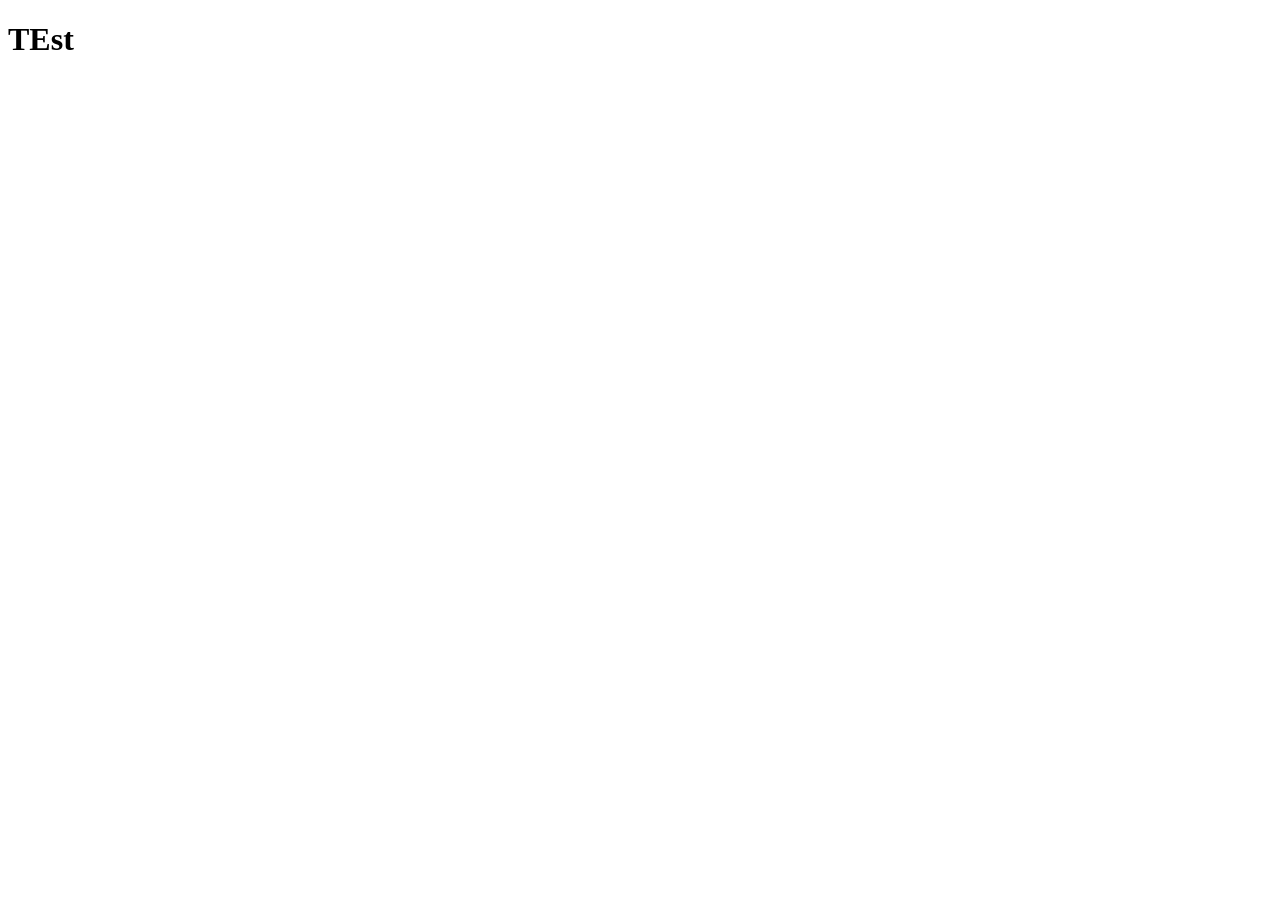
==== index.html @ 3c3d31b0 "initial commit" ====
<!DOCTYPE html>
<html>
    <head>
        <meta charset="utf-8">
        <meta http-equiv="X-UA-Compatible" content="IE=edge">
        <title></title>
        <meta name="description" content="">
        <meta name="viewport" content="width=device-width, initial-scale=1">
        <link rel="stylesheet" href="style.css">
        <title>Url Shortener</title>
    </head>
    <body>
       <div class="wrapper">
        
       </div>
        <h1>TEst</h1>
    </body>
</html>
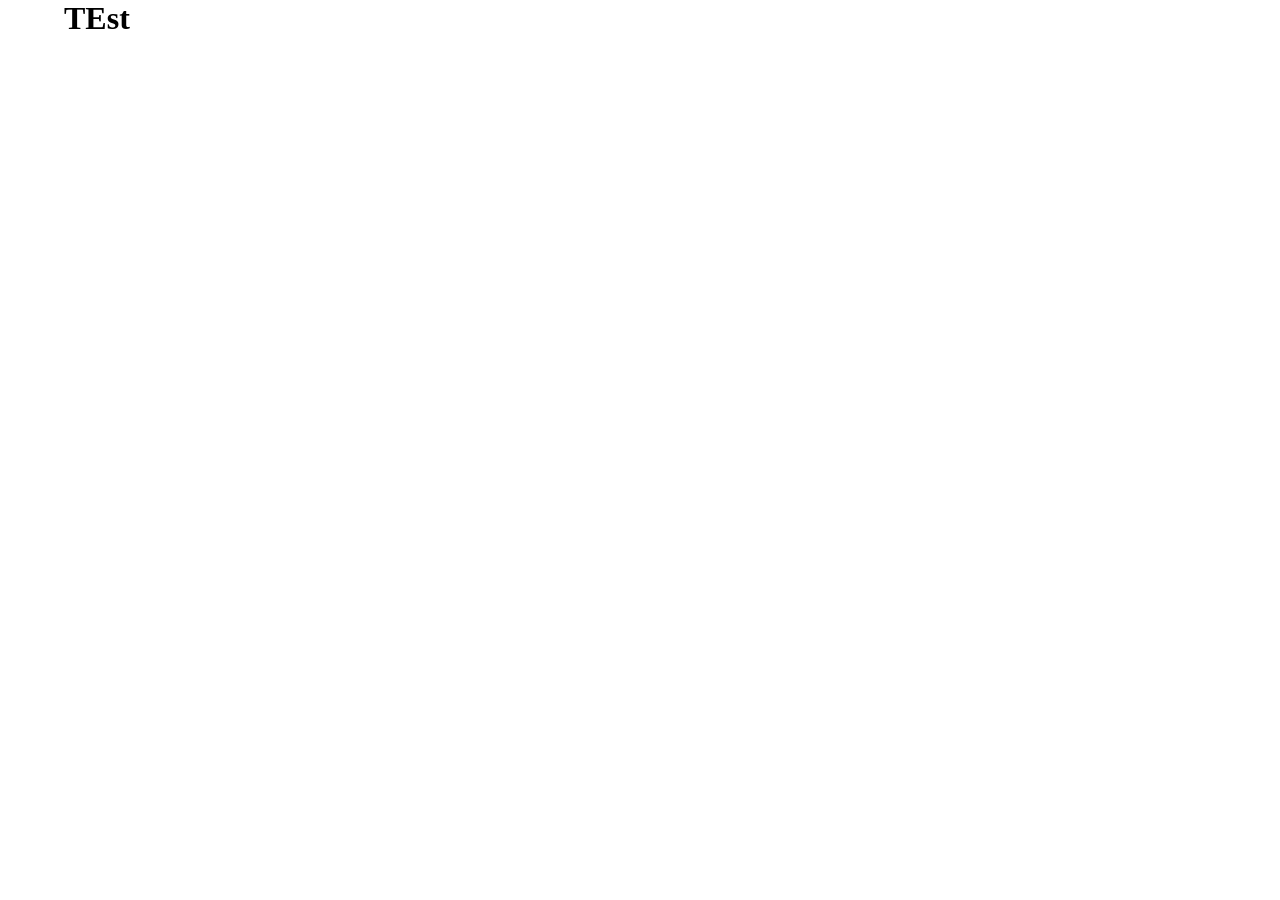
==== commit 8a686a22: "added style" ====
--- a/index.html
+++ b/index.html
@@ -11,8 +11,8 @@
     </head>
     <body>
        <div class="wrapper">
+            <h1>TEst</h1>
+       </div>
         
-       </div>
-        <h1>TEst</h1>
     </body>
 </html>
--- a/style.css
+++ b/style.css
@@ -0,0 +1,32 @@
+:root{
+        /* brand colors */
+--color-primary:#005AE2;
+--color-secondary-light:#1E3448;
+
+         
+   /* typography */
+           --font-size-xs:16px;
+           --font-size-sm:18px;
+           --font-size-base:24px;
+           --font-size-xl:32px;
+           --font-size-2xl:40px;
+           --font-size-3xl:48px;
+        
+        --font-weight-regular:200;
+         --font-weight-medium:400;
+         --font-weight-semibold:600;
+          --font-weight-bold:900;
+}
+
+
+
+*{
+    box-sizing: border-box;
+    margin: 0;
+    padding: 0;
+}
+.wrapper{
+    inline-size: 90%;
+    max-inline-size: 1300px;
+    margin:  auto;
+}
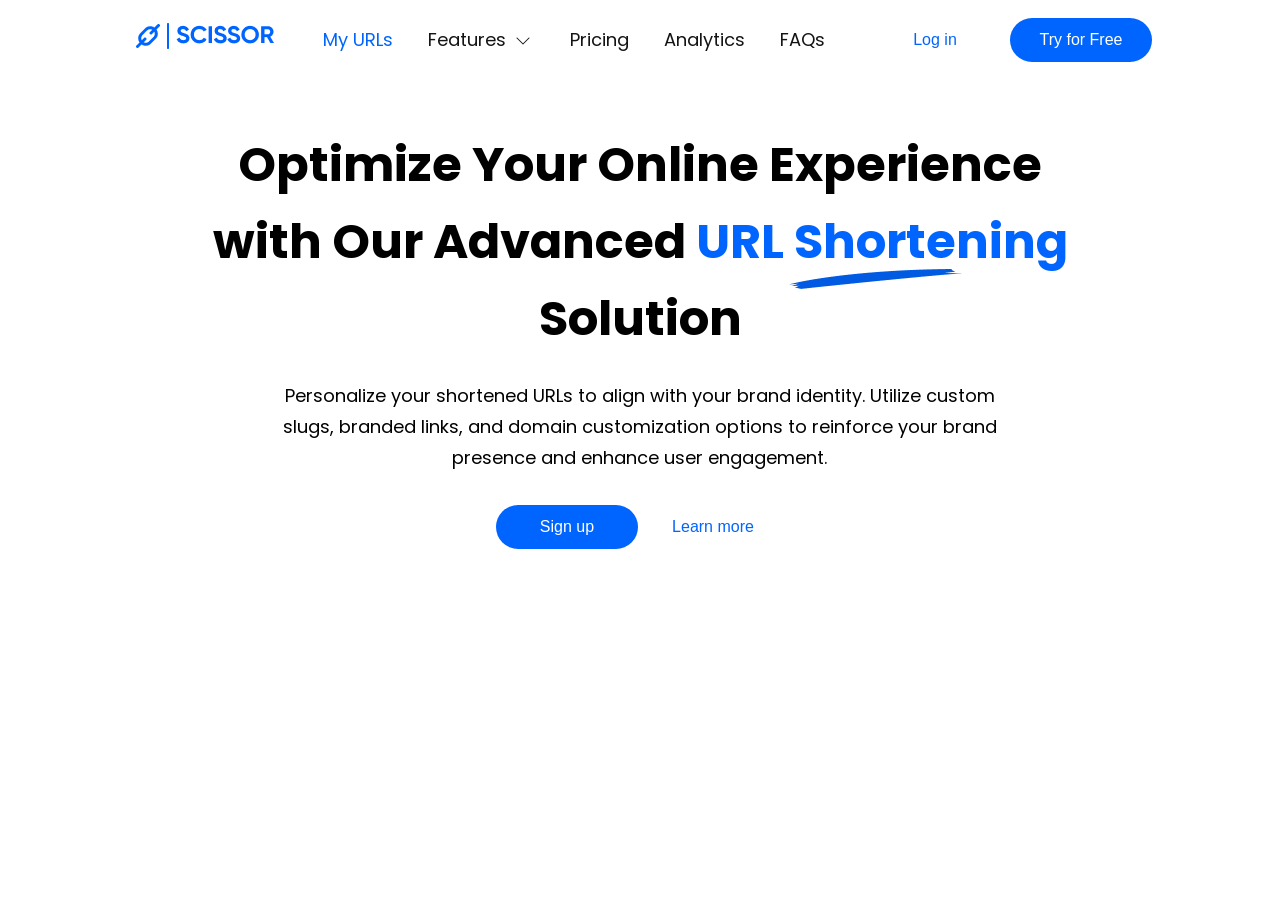
==== commit 7ebed467: "added hero section" ====
--- a/index.html
+++ b/index.html
@@ -11,7 +11,79 @@
     </head>
     <body>
        <div class="wrapper">
-            <h1>TEst</h1>
+            <header>
+                <nav class="nav-bar">
+                    <div class="logo">
+                        <img src="./Assets/Section 1-1.png">
+                    </div>
+
+                    
+                        <ul class="nav-links">
+                            <li><a href="#">My URLs</a></li>
+                            <li><a href="#">Features 
+                            <img src="./Assets/section 1-2.png">
+                            </a></li>
+                            <li><a href="#">Pricing</a></li>
+                            <li><a href="#">Analytics</a></li>
+                            <li><a href="#">FAQs</a></li>
+                        </ul>
+
+                    <div class="nav-buttons">
+                        <button class="light">Log in</button>
+                        <button class="colored">Try for Free</button>
+                    </div>
+                </nav>
+            </header>
+            <main>
+                <section class="hero-section">
+                    <h1> Optimize Your Online Experience with Our Advanced <span class="url-span">URL Shortening</span> Solution</h1>
+                    <p class="hero-txt">Personalize your shortened URLs to align with your brand identity. Utilize custom slugs, branded links, and domain customization options to reinforce your brand presence and enhance user engagement.</p>
+
+                    <div class="btn-container">
+                        <button class="colored">Sign up</button>
+                        <button class="light">Learn more</button>
+                        
+                    </div>
+                </section>
+
+                <section class="stats-section">
+                    
+                </section>
+                <section class="features-section">
+                    
+                </section>
+                <section class="pricing-section">
+                    
+                </section>
+                <section class="form-section">
+                    
+                </section>
+                <section class="faq-section">
+                    
+                </section>
+                <section class="cta-section">
+
+                    <section class="footer-section">
+                    
+                </section>
+                    
+                </section>
+            </main>
+
+
+
+
+
+
+
+
+
+
+
+
+
+
+
        </div>
         
     </body>
--- a/style.css
+++ b/style.css
@@ -1,21 +1,26 @@
+@import url('https://fonts.googleapis.com/css2?family=Poppins:wght@200;300;400;500;600;700;800&display=swap');
+
+
 :root{
         /* brand colors */
---color-primary:#005AE2;
+--color-primary:#0065FE;
 --color-secondary-light:#1E3448;
 
          
    /* typography */
-           --font-size-xs:16px;
-           --font-size-sm:18px;
-           --font-size-base:24px;
-           --font-size-xl:32px;
-           --font-size-2xl:40px;
-           --font-size-3xl:48px;
-        
-        --font-weight-regular:200;
-         --font-weight-medium:400;
+          --font-size-xs: 1rem;       
+            --font-size-sm: 1.125rem;   
+            --font-size-base: 1.5rem;  
+            --font-size-xl: 2rem;       
+            --font-size-2xl: 2.5rem;    
+            --font-size-3xl: 3rem;
+                    
+        --font-weight-extralight:200;
+         --font-weight-light:300;
+         --font-weight-regular:400;
+         --font-weight-medium:500;
          --font-weight-semibold:600;
-          --font-weight-bold:900;
+          --font-weight-bold:700;
 }
 
 
@@ -25,8 +30,135 @@
     margin: 0;
     padding: 0;
 }
+
+
+body{
+   font-family: "Poppins", sans-serif;
+}
+
+
 .wrapper{
+    inline-size: 80%;
+    max-inline-size: 1300px;
+    margin: 1rem auto;
+}
+
+.nav-bar{
+    display: flex;
+    align-items: center;
+    justify-content: space-between;
+}
+
+.nav-bar .logo{
+    text-align: center;
+
+}
+
+
+.nav-links a {
+    text-decoration: none;
+    color: #141414;
+    font-size: var(--font-size-sm);
+    font-weight: var(--font-weight-regular);
+}
+
+.nav-links a:hover{
+    color: #F59E0B;
+   
+}
+.nav-links{
+   display: flex;
+   justify-content: center;
+   align-items: center;
+   gap:35px;
+   list-style: none;
+}
+
+.nav-links li:first-child a{
+    color: var(--color-primary);
+}
+
+.nav-links img{
+    inline-size: 24px;
+    height: 24px;
+    vertical-align: middle;
+   
+}
+
+
+button{
+    font-size: var(--font-size-xs);
+    inline-size: 142px;
+    min-block-size: 44px;
+    border-radius: 100px;
+    padding: 12px 24px;
+    border: none;
+    font-weight: var(--font-weight-medium);
+    cursor: pointer;
+    transition: background-color 0.3s ease, color 0.3s ease;
+}
+
+
+button:hover{
+    background: #F59E0B;
+    transition: background-color 0.3s ease;
+    color:#fff;
+}
+
+
+.colored{
+    background:var(--color-primary);
+    color: #fff;
+
+
+}
+
+.light{
+    background: transparent;
+    border: none;
+    color:var(--color-primary)
+}
+
+
+.hero-section{
+    inline-size: 100%;
+    text-align: center;
+}
+
+
+h1{
     inline-size: 90%;
-    max-inline-size: 1300px;
-    margin:  auto;
+    margin:4rem auto 1.5rem auto;
+    font-size: var(--font-size-3xl);
+    line-height: 1.6;
+    text-align: center;
+}
+
+.url-span{
+    position: relative;
+    color: var(--color-primary);
+    
+}
+
+
+.url-span::after{
+    content:url('./Assets/section\ 2-1.png');
+    position: absolute;
+    top: 40%;
+    left:25%;
+    inline-size: 173.63px;
+    block-size: 19.91px;
+}
+
+
+.hero-txt{
+    inline-size: 73%;
+    margin:1rem auto;
+    line-height: 1.7;
+    font-size: var(--font-size-sm);
+    font-weight: var(--font-weight-regular);
+}
+
+.btn-container{
+    margin-block-start:2rem ;
 }
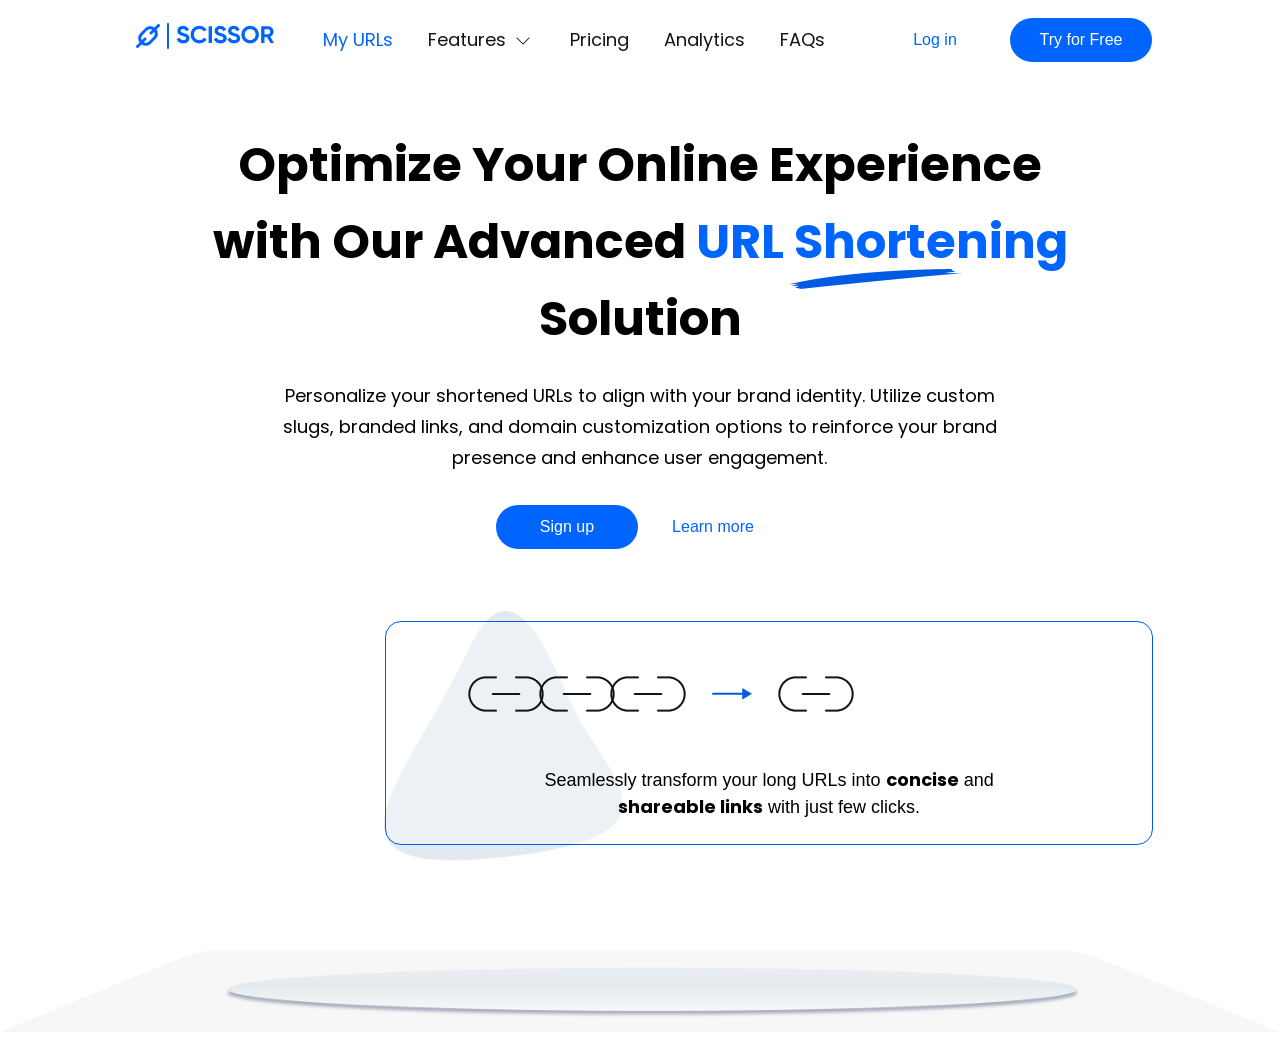
==== commit 3d25e6ef: "hero section done" ====
--- a/index.html
+++ b/index.html
@@ -42,8 +42,24 @@
                     <div class="btn-container">
                         <button class="colored">Sign up</button>
                         <button class="light">Learn more</button>
-                        
                     </div>
+
+                    <div class="min-wrapper">
+                        <div class="img-wrapper"><img src="./Assets/section 3 - 1.png"></div>
+                            <div class="link-container">
+                                    <div class="link-chains">
+                                        <img src="./Assets/section 3-2.png" class="linked"  alt="link">
+                                        <img src="./Assets/section 3-2.png" class="linked" alt="link">
+                                        <img src="./Assets/section 3-2.png" class="linked" alt="link">
+                                        <img src="./Assets/section 3-3.png" class="arrow"  alt="arrow">
+                                        <img src="./Assets/section 3-2.png" class="linked"alt="link">
+                                    </div>
+                                    <p>Seamlessly transform your long URLs into <strong>concise</strong>  and <strong>shareable links</strong> with just few clicks.</p>
+                            </div>
+                            </div>
+                    </div>
+                        <div class="hero-bg-img">  <img src="./Assets/section 3-4.png" alt="background image"></div>
+                  
                 </section>
 
                 <section class="stats-section">
@@ -84,7 +100,7 @@
 
 
 
-       </div>
+      
         
     </body>
 </html>
--- a/style.css
+++ b/style.css
@@ -161,4 +161,90 @@
 
 .btn-container{
     margin-block-start:2rem ;
+}
+
+.min-wrapper{
+    inline-size: 833px;
+    block-size: 336.56px;
+    position: relative;
+    margin: 3rem auto 0 3rem;
+}
+
+.img-wrapper{
+    inline-size: 238.55px;
+    block-size: 251.2px;
+    top: 4%;
+    left:25%;
+    position:absolute;
+    z-index: 0;
+
+}
+
+.img-wrapper img{
+    inline-size: 100%;
+    block-size: 100%;
+    object-fit: contain;
+
+}
+
+.link-container{
+    border: 0.5px solid #005AE2;
+    border-radius: 16px;
+    inline-size: 768px;
+    block-size: 224px;
+    top:24px;
+    left:25.1%;
+    position:absolute;
+    z-index: 1000;
+    background: rgba(255 255 255 / 35%);
+}
+
+.link-container .linked{
+    inline-size: 80px;
+    block-size: 80px;
+   
+}
+
+.link-chains .linked:nth-child(2),
+.link-chains .linked:nth-child(3) {
+    margin-inline-start: -9px;
+}
+
+
+.link-chains .arrow + .linked {
+    margin-inline-start: 24px;
+}
+
+.link-container .arrow{
+    inline-size: 40px;
+      display: block;
+    margin-inline-start: 24px;
+}
+
+
+.link-chains{
+    display: flex;
+    align-items: center;
+    justify-content: flex-start;
+    margin-inline:5rem;
+    margin-block: 2rem;
+}
+
+
+.link-container p{
+    font-size: var(--font-size-sm);
+    font-weight: var(--font-weight-extralight);
+    inline-size: 60%;
+    text-align: center;
+    margin: auto;
+}
+
+
+.hero-bg-img{
+    max-inline-size: 1440px;
+    max-block-size: 93px;
+}
+
+.hero-bg-img img{
+    inline-size: 100%;
 }
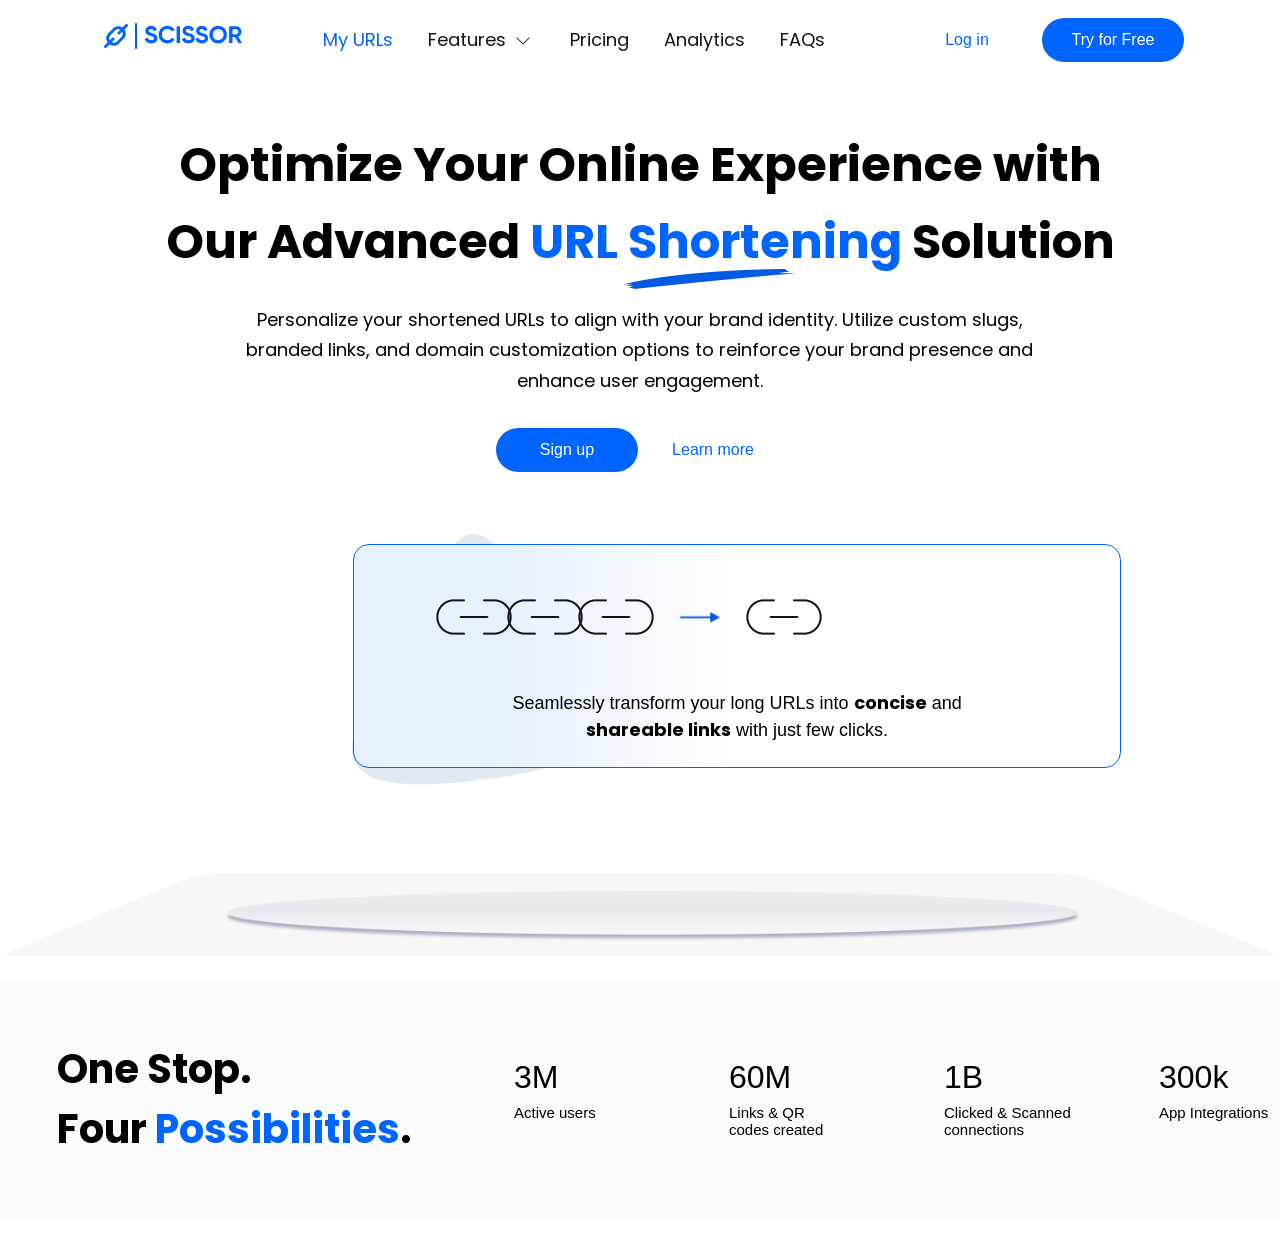
==== commit e5c7b7b9: "fixed hero section" ====
--- a/index.html
+++ b/index.html
@@ -58,13 +58,38 @@
                             </div>
                             </div>
                     </div>
-                        <div class="hero-bg-img">  <img src="./Assets/section 3-4.png" alt="background image"></div>
-                  
+                        <div class="hero-bg-img"><img src="./Assets/section 3-4.png" alt="background image"></div>
+                </section>
+                    
+                <section class="stats-section">
+                            <div class="wrapper">
+                        <h2 class="heading">One Stop.<br> Four <span class="highlight">Possibilities</span>.</h2>
+                        <div class="stats">
+                            <div class="stat-item">
+                                <h3>3M</h3>
+                                <p>Active users</p>
+                             </div>
+                             <div class="stat-item">
+                                <h3>60M</h3>
+                                <p>Links & QR<br> codes created</p>
+                            </div>
+
+
+                                <div class="stat-item">
+                                <h3>1B</h3>
+                                <p>Clicked & Scanned connections</p>
+                            </div>
+
+                                <div class="stat-item">
+                                <h3>300k</h3>
+                                <p>App Integrations</p>
+                            </div>
+                        </div>
+                  </div>
                 </section>
 
-                <section class="stats-section">
-                    
-                </section>
+
+
                 <section class="features-section">
                     
                 </section>
@@ -100,6 +125,7 @@
 
 
 
+
       
         
     </body>
--- a/style.css
+++ b/style.css
@@ -1,6 +1,4 @@
 @import url('https://fonts.googleapis.com/css2?family=Poppins:wght@200;300;400;500;600;700;800&display=swap');
-
-
 :root{
         /* brand colors */
 --color-primary:#0065FE;
@@ -38,7 +36,7 @@
 
 
 .wrapper{
-    inline-size: 80%;
+    inline-size: 85%;
     max-inline-size: 1300px;
     margin: 1rem auto;
 }
@@ -184,11 +182,12 @@
     inline-size: 100%;
     block-size: 100%;
     object-fit: contain;
+    
 
 }
 
 .link-container{
-    border: 0.5px solid #005AE2;
+    border: .5px solid #0065FE;
     border-radius: 16px;
     inline-size: 768px;
     block-size: 224px;
@@ -196,7 +195,8 @@
     left:25.1%;
     position:absolute;
     z-index: 1000;
-    background: rgba(255 255 255 / 35%);
+    background: linear-gradient(to right,#E8F1FF 0%,#E8F1FF 20%, #FFFFFF 50%, #FFFFFF 100%);
+   
 }
 
 .link-container .linked{
@@ -228,6 +228,7 @@
     justify-content: flex-start;
     margin-inline:5rem;
     margin-block: 2rem;
+
 }
 
 
@@ -247,4 +248,117 @@
 
 .hero-bg-img img{
     inline-size: 100%;
+}
+
+.link-container .linked{
+    inline-size: 80px;
+    block-size: 80px;
+   
+}
+
+.link-chains .linked:nth-child(2),
+.link-chains .linked:nth-child(3) {
+    margin-inline-start: -9px;
+}
+
+
+.link-chains .arrow + .linked {
+    margin-inline-start: 24px;
+}
+
+.link-container .arrow{
+    inline-size: 40px;
+      display: block;
+    margin-inline-start: 24px;
+}
+
+
+.link-chains{
+    display: flex;
+    align-items: center;
+    justify-content: flex-start;
+    margin-inline:5rem;
+    margin-block: 2rem;
+}
+
+
+.link-container p{
+    font-size: var(--font-size-sm);
+    font-weight: var(--font-weight-extralight);
+    inline-size: 60%;
+    text-align: center;
+    margin: auto;
+}
+
+
+.hero-bg-img{
+    max-inline-size: 1440px;
+    max-block-size: 93px;
+}
+
+.hero-bg-img img{
+    inline-size: 100%;
+}
+
+
+.stats-section .wrapper{
+    display: flex;
+    align-items: center;
+    justify-content: center;
+    padding: 60px 140px;
+    gap: 120px;
+    inline-size: 100%;
+    block-size: 100%;
+}
+
+.stats-section{
+    background: #F9FBFD;
+    inline-size: 100%;
+    
+}
+
+.stats-section .heading{
+    flex-shrink: 0;
+}
+
+.stats{
+    display: grid;
+    grid-template-columns: repeat(4 , 1fr);
+    gap: 72px;
+    inline-size: 709px;
+    
+}
+
+.stat-item{
+    display: flex;
+    flex-direction: column;
+    gap: 8px;
+    inline-size: 143px;
+}
+
+.stat-item h3{
+    font-size: var(--font-size-xl);
+    font-weight: var(--font-weight-medium);
+    inline-size: 44px;
+}
+
+.stats p{
+    font-size: 15px;
+    font-weight: var(--font-weight-light);
+    
+    
+    
+}
+
+
+.stats-section h2{
+    font-size: var(--font-size-2xl);
+    font-weight:var(--font-weight-bold);
+    inline-size: 337px;
+    white-space: nowrap;
+}
+
+.highlight{
+    color:var(--color-primary);
+    
 }
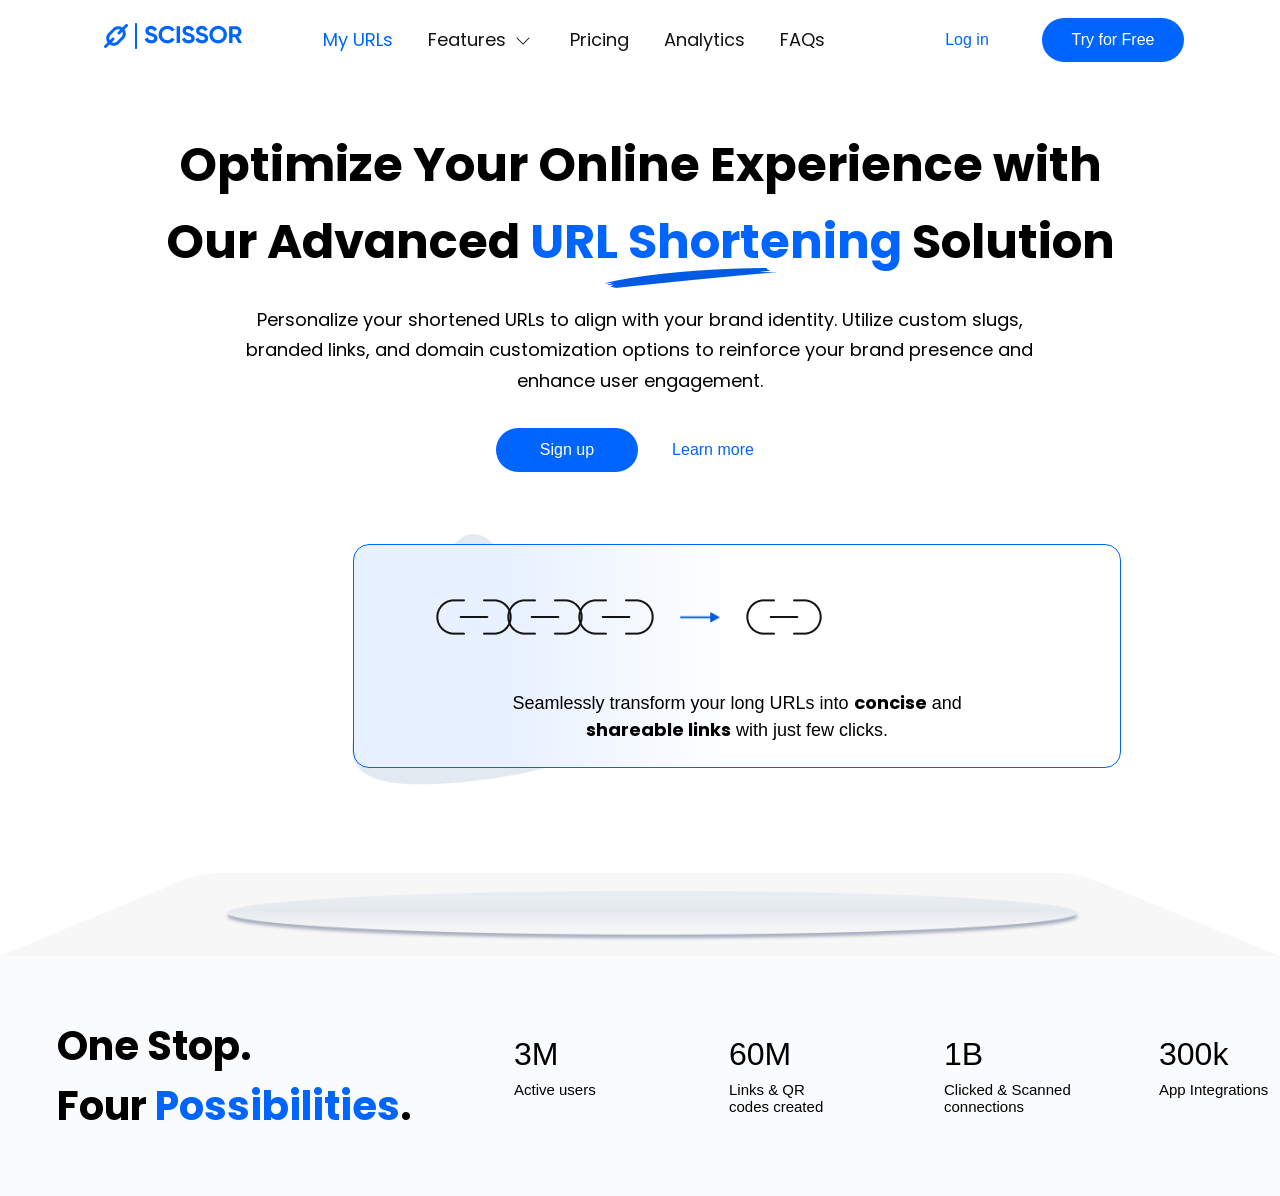
==== commit 9d2d5b6a: "updated herpo section" ====
--- a/index.html
+++ b/index.html
@@ -1,10 +1,9 @@
 <!DOCTYPE html>
-<html>
+<html lang="en">
     <head>
         <meta charset="utf-8">
         <meta http-equiv="X-UA-Compatible" content="IE=edge">
-        <title></title>
-        <meta name="description" content="">
+                <meta name="description" content="">
         <meta name="viewport" content="width=device-width, initial-scale=1">
         <link rel="stylesheet" href="style.css">
         <title>Url Shortener</title>
@@ -45,7 +44,9 @@
                     </div>
 
                     <div class="min-wrapper">
-                        <div class="img-wrapper"><img src="./Assets/section 3 - 1.png"></div>
+                        <div class="img-wrapper">
+                            <img src="./Assets/section 3 - 1.png">
+                        </div>
                             <div class="link-container">
                                     <div class="link-chains">
                                         <img src="./Assets/section 3-2.png" class="linked"  alt="link">
@@ -71,7 +72,7 @@
                              </div>
                              <div class="stat-item">
                                 <h3>60M</h3>
-                                <p>Links & QR<br> codes created</p>
+                                <p>Links &amp; QR<br> codes created</p>
                             </div>
 
 
--- a/style.css
+++ b/style.css
@@ -114,7 +114,7 @@
 .light{
     background: transparent;
     border: none;
-    color:var(--color-primary)
+    color:var(--color-primary);
 }
 
 
@@ -140,12 +140,13 @@
 
 
 .url-span::after{
-    content:url('./Assets/section\ 2-1.png');
-    position: absolute;
-    top: 40%;
-    left:25%;
-    inline-size: 173.63px;
-    block-size: 19.91px;
+    content: "";
+    position: absolute;      
+    left: 20%;
+    top: 90%;           
+    inline-size: 173.63px;      
+    block-size: 20px;
+    background: url("./Assets/section\ 2-1.png") no-repeat center / 100% 100%;
 }
 
 
@@ -163,6 +164,7 @@
 
 .min-wrapper{
     inline-size: 833px;
+    max-inline-size: 100%; 
     block-size: 336.56px;
     position: relative;
     margin: 3rem auto 0 3rem;
@@ -248,58 +250,8 @@
 
 .hero-bg-img img{
     inline-size: 100%;
-}
-
-.link-container .linked{
-    inline-size: 80px;
-    block-size: 80px;
-   
-}
-
-.link-chains .linked:nth-child(2),
-.link-chains .linked:nth-child(3) {
-    margin-inline-start: -9px;
-}
-
-
-.link-chains .arrow + .linked {
-    margin-inline-start: 24px;
-}
-
-.link-container .arrow{
-    inline-size: 40px;
       display: block;
-    margin-inline-start: 24px;
-}
-
-
-.link-chains{
-    display: flex;
-    align-items: center;
-    justify-content: flex-start;
-    margin-inline:5rem;
-    margin-block: 2rem;
-}
-
-
-.link-container p{
-    font-size: var(--font-size-sm);
-    font-weight: var(--font-weight-extralight);
-    inline-size: 60%;
-    text-align: center;
-    margin: auto;
-}
-
-
-.hero-bg-img{
-    max-inline-size: 1440px;
-    max-block-size: 93px;
-}
-
-.hero-bg-img img{
-    inline-size: 100%;
-}
-
+}
 
 .stats-section .wrapper{
     display: flex;
@@ -308,7 +260,8 @@
     padding: 60px 140px;
     gap: 120px;
     inline-size: 100%;
-    block-size: 100%;
+    max-inline-size: 1440px;
+    margin-block: 0;   
 }
 
 .stats-section{
@@ -343,7 +296,7 @@
 }
 
 .stats p{
-    font-size: 15px;
+    font-size: 0.9375rem;
     font-weight: var(--font-weight-light);
     
     
@@ -361,4 +314,13 @@
 .highlight{
     color:var(--color-primary);
     
-}+}
+
+
+
+
+
+
+
+
+
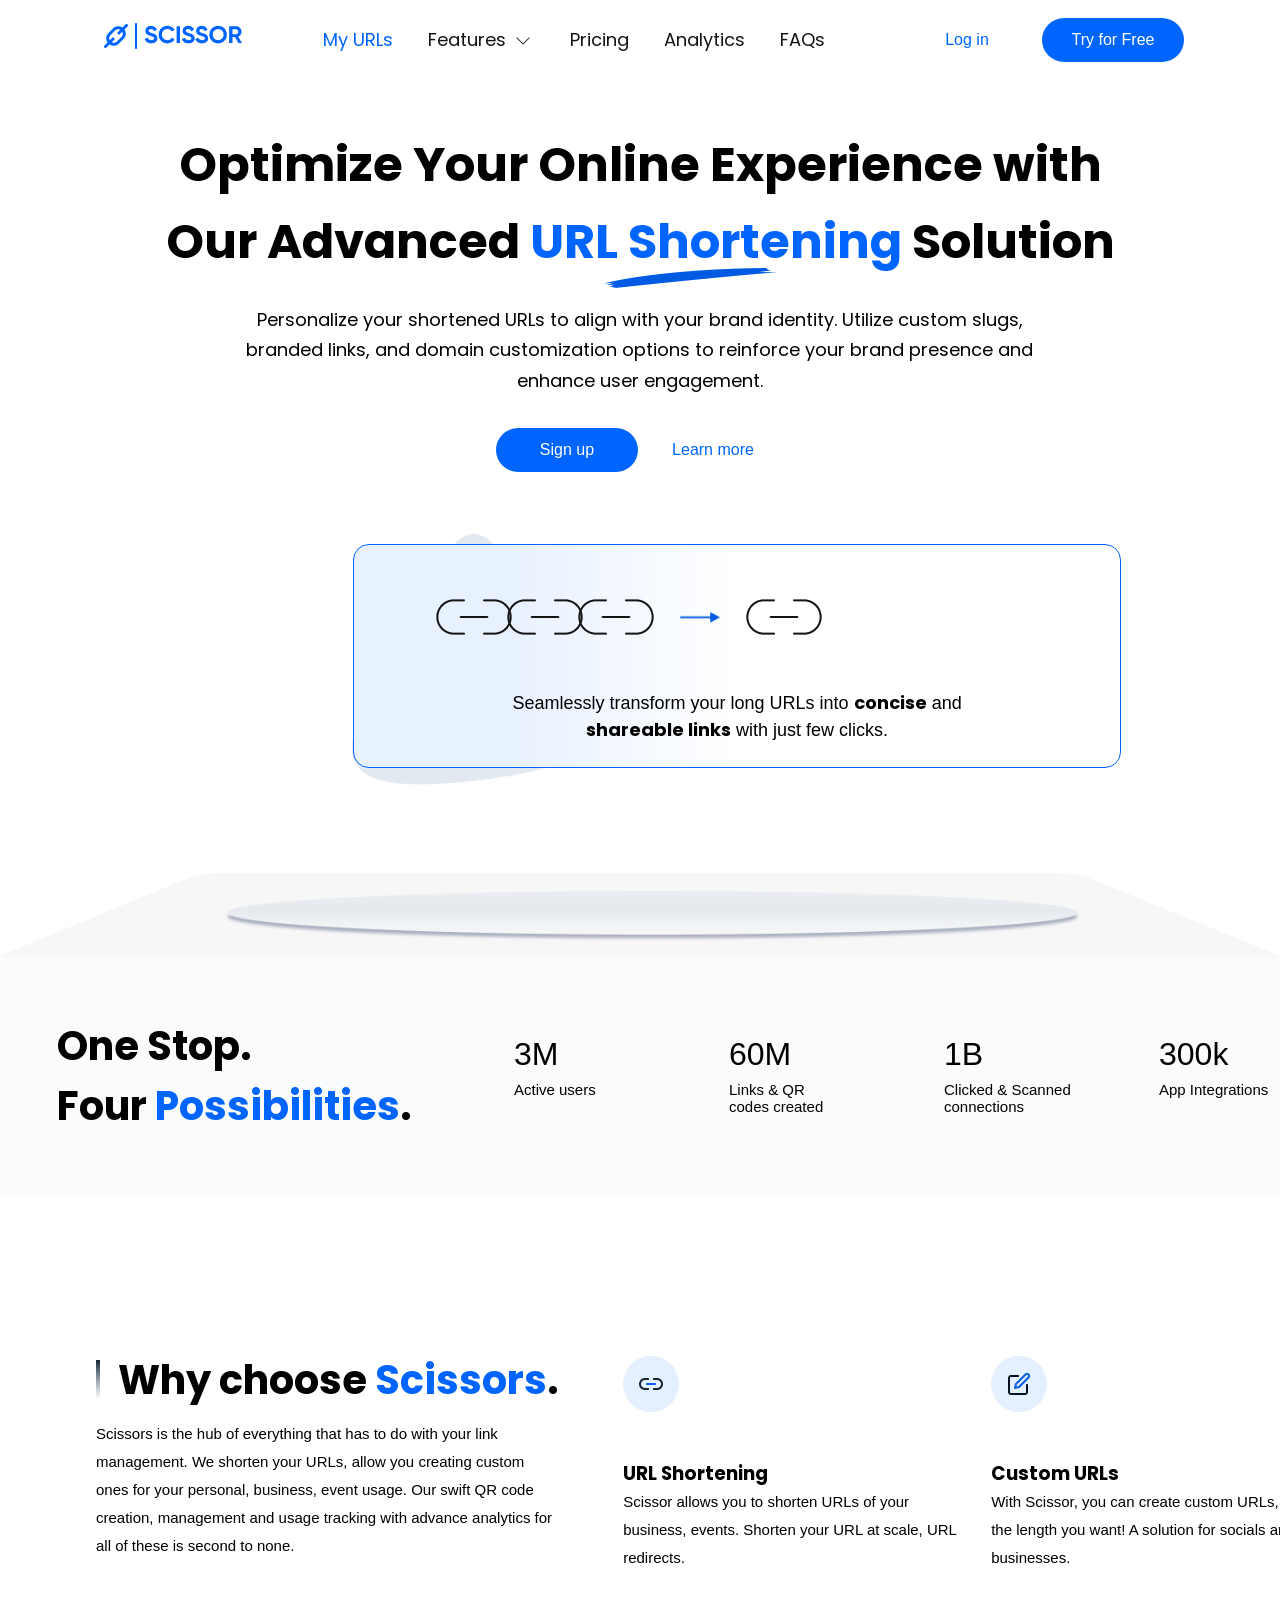
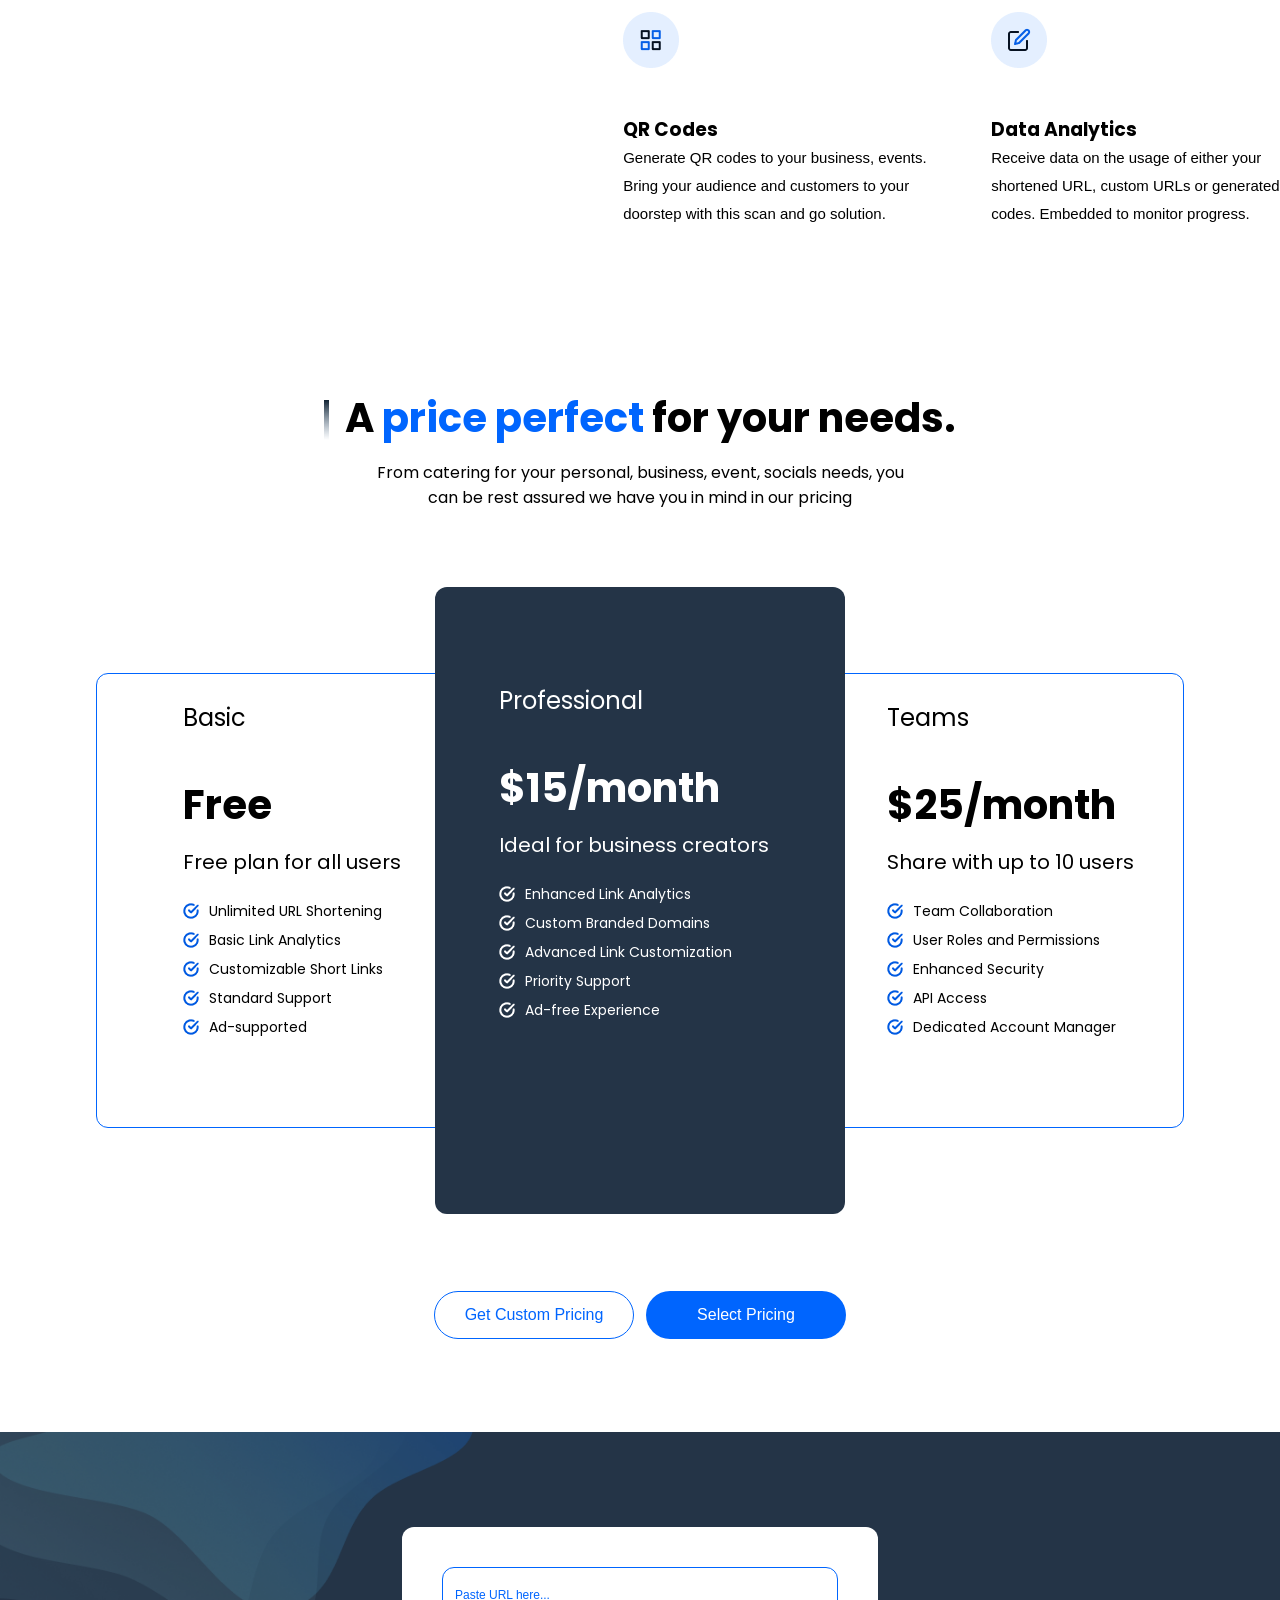
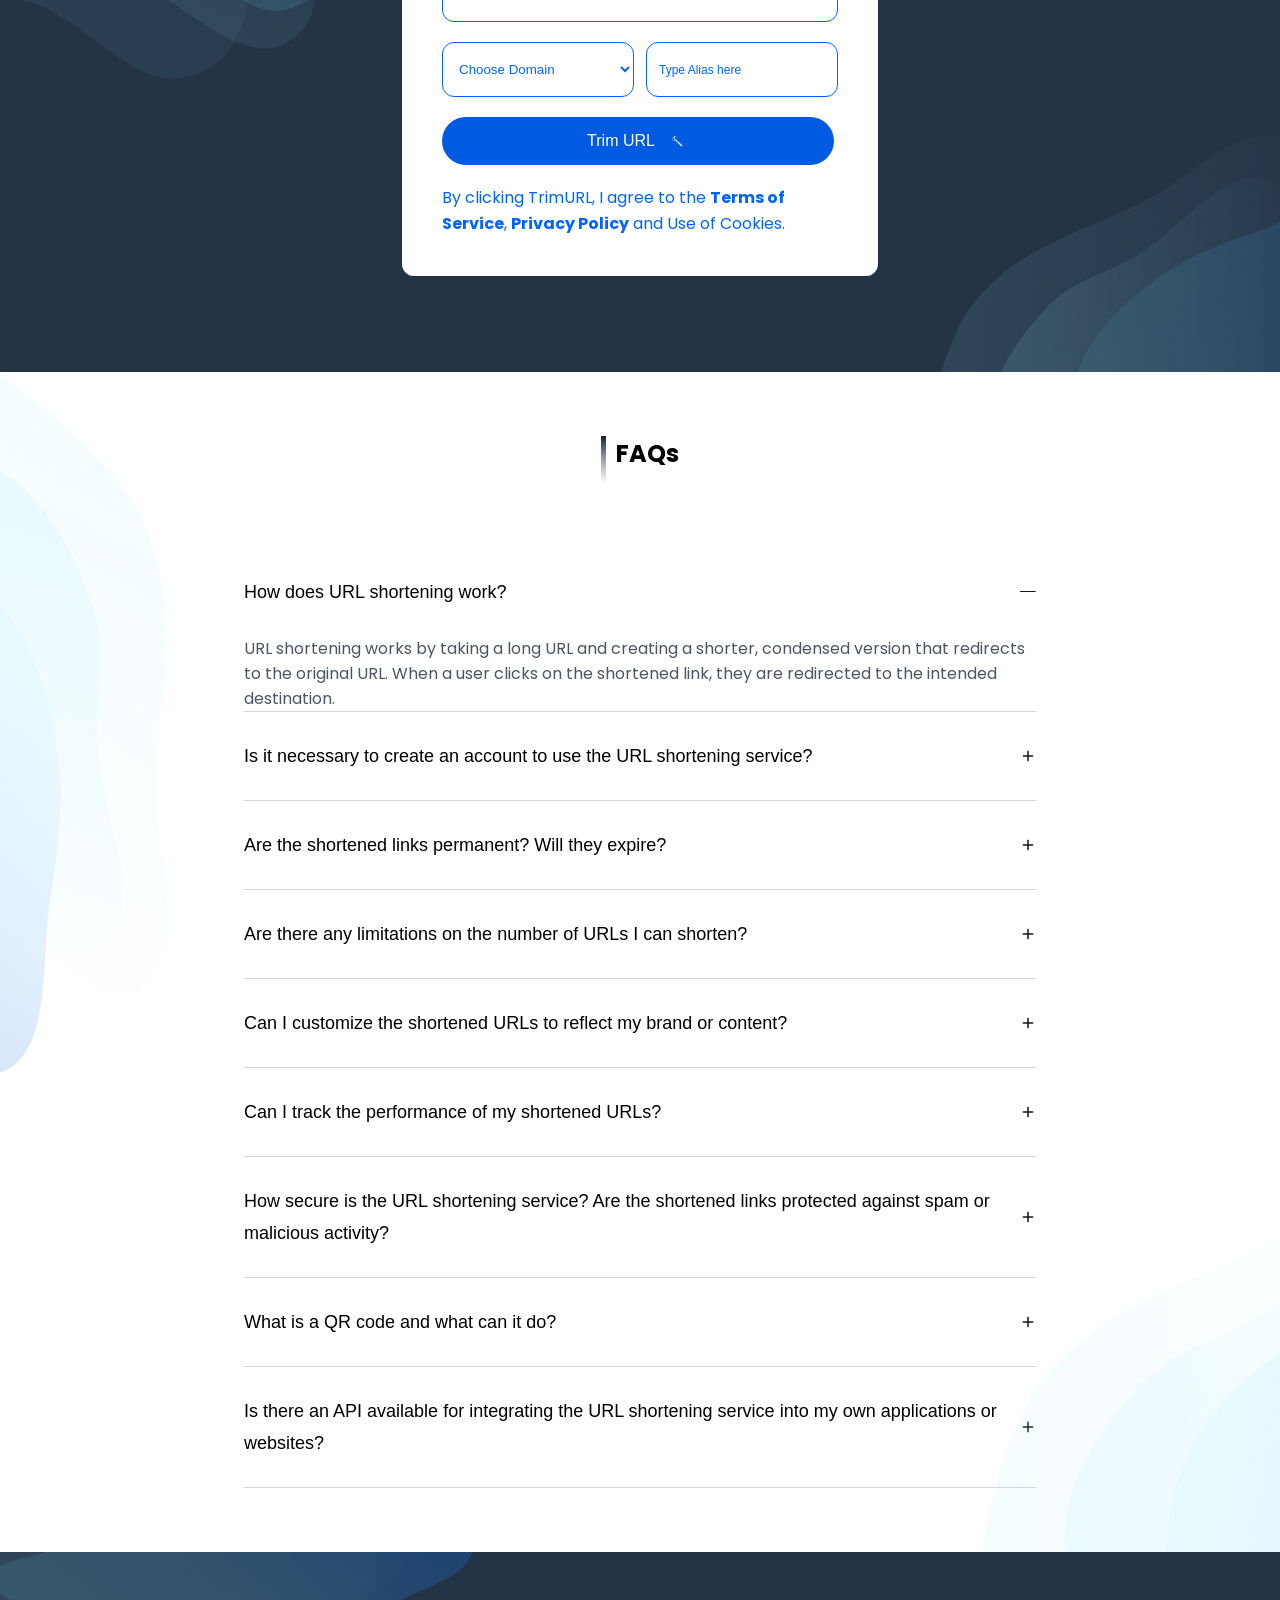
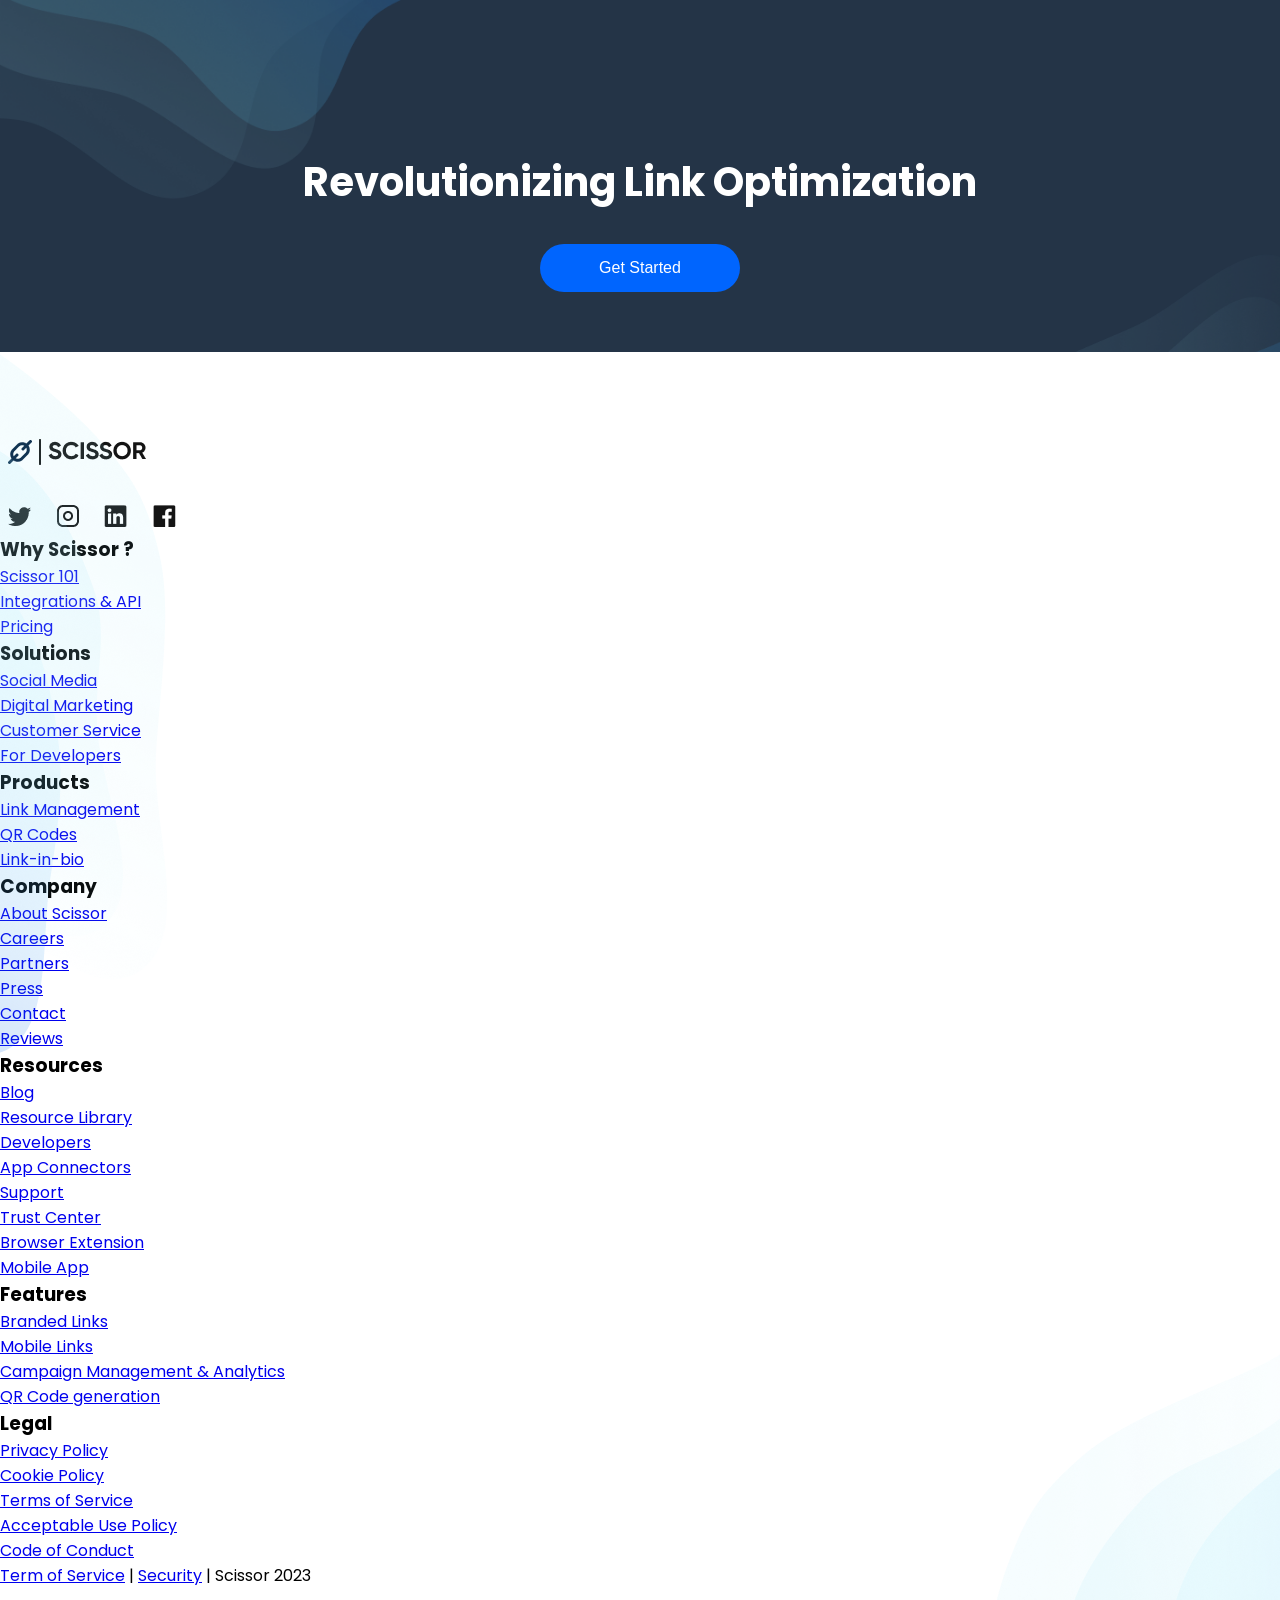
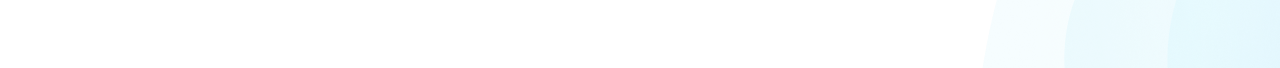
==== commit ddce655d: "added pricing , form , cta faq section" ====
--- a/index.html
+++ b/index.html
@@ -15,8 +15,6 @@
                     <div class="logo">
                         <img src="./Assets/Section 1-1.png">
                     </div>
-
-                    
                         <ul class="nav-links">
                             <li><a href="#">My URLs</a></li>
                             <li><a href="#">Features 
@@ -74,13 +72,10 @@
                                 <h3>60M</h3>
                                 <p>Links &amp; QR<br> codes created</p>
                             </div>
-
-
                                 <div class="stat-item">
                                 <h3>1B</h3>
                                 <p>Clicked & Scanned connections</p>
                             </div>
-
                                 <div class="stat-item">
                                 <h3>300k</h3>
                                 <p>App Integrations</p>
@@ -89,27 +84,390 @@
                   </div>
                 </section>
 
-
-
-                <section class="features-section">
+                
+                       
+<section class="features-section">
+    <div class="wrapper">
+        <div class="features-content">
+
+            <div class="features-intro">
+                <div class="heading-container">
+                    <div class="features-img-container">
+                        <img src="./Assets/section 4-1.png" alt="">
+                    </div>
+
+                    <h2 class="heading">
+                        Why choose <span class="highlight">Scissors</span>.
+                    </h2>
+                </div>
+                <p>
+                    Scissors is the hub of everything that has to do with your
+                    link management. We shorten your URLs, allow you creating
+                    custom ones for your personal, business, event usage.
+                    Our swift QR code creation, management and usage tracking
+                    with advance analytics for all of these is second to none.
+                </p>
+            </div>
+
+           
+            <div class="two-layout">
+
+                
+                <div class="features-item1">
+                    <div class="feature-icon">
+                        <img src="./Assets/section 4-2.png" alt="">
+                    </div>
+
+                    <h3>URL Shortening</h3>
+
+                    <p>
+                        Scissor allows you to shorten URLs of your business,
+                        events. Shorten your URL at scale, URL redirects.
+                    </p>
+                </div>
+
+            
+
+               
+                <div class="features-item2">
+                    <div class="feature-icon">
+                        <img src="./Assets/section 4-3.png" alt="">
+                    </div>
+
+                    <h3>Custom URLs</h3>
+
+                    <p>
+                        With Scissor, you can create custom URLs, with the
+                        length you want! A solution for socials and businesses.
+                    </p>
+                </div>
+
+
+
+                <div class="features-item3">
+                    <div class="feature-icon">
+                        <img src="./Assets/section 4-4.png" alt="">
+                    </div>
+
+                    <h3>QR Codes</h3>
+
+                    <p>
+                        Generate QR codes to your business, events. Bring your
+                        audience and customers to your doorstep with this
+                        scan and go solution.
+                    </p>
+                </div>
+                
+                <div class="features-item4">
+                    <div class="feature-icon">
+                        <img src="./Assets/section 4-3.png" alt="">
+                    </div>
+
+                    <h3>Data Analytics</h3>
+
+                    <p>
+                        Receive data on the usage of either your shortened URL,
+                        custom URLs or generated QR codes. Embedded to monitor
+                        progress.
+                    </p>
+                </div>
+
+            </div>
+        </div>
+    </div>
+</section>
+               
+<section class="pricing-section">
+                    <div class="wrapper">
+                         <div class="heading-box">
+                     
+    <h2 class="heading-two">
+        <img src="./Assets/section 4-1.png" alt="">
+        A <span class="highlight">price perfect</span> for your needs.
+    </h2>
+    <p class="intro">
+        From catering for your personal, business, event, socials needs, you can be rest assured we have you in mind in our pricing
+    </p>
+</div>
+
+                    <div class="pricing-cards-layouts">
+                        <div class="pricing-card basic">
+                            <p class="plan-name">Basic</p>
+                            <h3 class="plan-price">Free</h3>
+                            <p class="plan-tag">Free plan for all users</p>
+
+                              <ul class="features-list">
+                                <li> <img src="./Assets/section 5-1.png" alt=""> Unlimited URL Shortening</li>
+                                <li> <img src="./Assets/section 5-1.png" alt=""> Basic Link Analytics</li>
+                                <li> <img src="./Assets/section 5-1.png" alt=""> Customizable Short Links</li>
+                                <li> <img src="./Assets/section 5-1.png" alt=""> Standard Support</li>
+                                <li> <img src="./Assets/section 5-1.png" alt=""> Ad-supported</li>
+                              </ul>
+                                </div>   
+                              
+            <div class="pricing-card featured">
+                <p class="plan-name">Professional</p>
+                <h3 class="plan-price">$15/month</h3>
+                <p class="plan-tag">Ideal for business creators</p>
+
+                <ul class="features-list">
+                    <li><img src="./Assets/section 5-2.png" alt=""> Enhanced Link Analytics</li>
+                    <li><img src="./Assets/section 5-2.png" alt=""> Custom Branded Domains</li>
+                    <li><img src="./Assets/section 5-2.png" alt=""> Advanced Link Customization</li>
+                    <li><img src="./Assets/section 5-2.png" alt=""> Priority Support</li>
+                    <li><img src="./Assets/section 5-2.png" alt=""> Ad-free Experience</li>
+                </ul>
+            </div>
+
+            
+            <div class="pricing-card teams">
+                <p class="plan-name">Teams</p>
+                <h3 class="plan-price">$25/month</h3>
+                <p class="plan-tag">Share with up to 10 users</p>
+
+                <ul class="features-list">
+                    <li><img src="./Assets/section 5-1.png" alt=""> Team Collaboration</li>
+                    <li><img src="./Assets/section 5-1.png" alt=""> User Roles and Permissions</li>
+                    <li><img src="./Assets/section 5-1.png" alt=""> Enhanced Security</li>
+                    <li><img src="./Assets/section 5-1.png" alt=""> API Access</li>
+                    <li><img src="./Assets/section 5-1.png" alt=""> Dedicated Account Manager</li>
+                </ul>
+
+                </div>
+                    </div>
+                    <div class="pricing-buttons">
+                        <button class="light">Get Custom Pricing</button>
+                        <button class="colored">Select Pricing</button>
+                     </div>
+            
+                    </div>
+                </section>
+
+
+
+
+
+     <section class="form-section">
+    <div class="form-container">
+        <div class="form-bg-img">
+            <img src="./Assets/section 6-3.png" alt="">
+            <img src="./Assets/section 6-4.png" alt="">
+        </div>
+
+        <form class="trim-form" action="#">
+            <label for="url" class="visually-hidden">URL to shorten</label>
+            <input type="url" id="url" name="url" placeholder="Paste URL here..." required>
+
+            <div class="field-row">
+                <label for="domain" class="visually-hidden">Choose Domain</label>
+                <select id="domain" name="domain" required>
+                    <option value="" disabled selected>Choose Domain</option>
+                    <option value="personal">Personal</option>
+                </select>
+
+                <label for="alias" class="visually-hidden">Alias</label>
+                <input type="text" id="alias" name="alias" placeholder="Type Alias here">
+            </div>
+
+            <button type="submit">
+                Trim URL
+                <img src="./Assets/section 6-2.png" alt="">
+            </button>
+
+            <p>
+                By clicking TrimURL, I agree to the
+                <a href="#">Terms of Service</a>,
+                <a href="#">Privacy Policy</a> and Use of Cookies.
+            </p>
+        </form>
+    </div>
+</section>
+
+                <section class="faq-section">
+                    <div class="faq-bg-img">
+            <img src="./Assets/section 7-3.png" alt="">
+            <img src="./Assets/section 7-4.png" alt="">
+        </div>
+                        <div class="faq-content-container">
+
+                        <div class="heading-container">
+            <div class="heading-accent">
+                <img src="./Assets/section 4-1.png" alt="">
+            </div>
+            <h2 class="heading">FAQs</h2>
+        </div>
+
+        <div class="faq-list">
+            <details class="faq-item" open>
+                <summary>How does URL shortening work?</summary>
+                <p>URL shortening works by taking a long URL and creating a shorter, condensed version that redirects to the original URL. When a user clicks on the shortened link, they are redirected to the intended destination.</p>
+            </details>
+
+            <details class="faq-item">
+                <summary>Is it necessary to create an account to use the URL shortening service?</summary>
+                
+            </details>
+
+             <details class="faq-item">
+                <summary>Are the shortened links permanent? Will they expire?</summary>
+                
+            </details>
+
+            <details class="faq-item">
+                <summary>Are there any limitations on the number of URLs I can shorten?</summary>
+                
+            </details>
+
+            <details class="faq-item">
+                <summary>Can I customize the shortened URLs to reflect my brand or content?</summary>
+                
+            </details>
+
+            <details class="faq-item">
+                <summary>Can I track the performance of my shortened URLs?</summary>
+                
+            </details>
+
+            <details class="faq-item">
+                <summary>How secure is the URL shortening service? Are the shortened links protected against spam or malicious activity?</summary>
+                
+            </details>
+
+            <details class="faq-item">
+                <summary>What is a QR code and what can it do?</summary>
+                
+            </details>
+
+            <details class="faq-item">
+                <summary>Is there an API available for integrating the URL shortening service into my own applications or websites?</summary>
+        
+            </details>
+        </div>
+                    </div>
+                </section>
+
+
+
+
+
+
+
+
+
+
+                <section class="cta-section">
+                    <div class="form-container">
+            <div class="form-bg-img">
+            <img src="./Assets/section 6-3.png" alt="">
+            <img src="./Assets/section 6-4.png" alt="">
+            </div>
+
+                <div class="cta-content-container">
+                    <h2 class="heading">Revolutionizing Link Optimization</h2>
+                     <button class="colored">Get Started</button>
+                </div>
+                </section>
+
+                    <footer class="footer-section">
+                             <div class="faq-bg-img">
+            <img src="./Assets/section 7-3.png" alt="">
+            <img src="./Assets/section 7-4.png" alt="">
+        </div>  
+        <div class="footer-content">
+            <div class="footer-img-container">
+            <img src="./Assets/socials.png">
+         </div>
+ <div class="footer-col">
+                <h3>Why Scissor ?</h3>
+                <ul>
+                    <li><a href="#">Scissor 101</a></li>
+                    <li><a href="#">Integrations &amp; API</a></li>
+                    <li><a href="#">Pricing</a></li>
+                </ul>
+            </div>
+
+
+             <div class="footer-col">
+                <h3>Solutions</h3>
+                <ul>
+                    <li><a href="#">Social Media</a></li>
+                    <li><a href="#">Digital Marketing</a></li>
+                    <li><a href="#">Customer Service</a></li>
+                    <li><a href="#">For Developers</a></li>
+                </ul>
+            </div>
+
+
+            <div class="footer-col">
+                <h3>Products</h3>
+                <ul>
+                    <li><a href="#">Link Management</a></li>
+                    <li><a href="#">QR Codes</a></li>
+                    <li><a href="#">Link-in-bio</a></li>
+                </ul>
+            </div>
+
+
+             <div class="footer-col">
+                <h3>Company</h3>
+                <ul>
+                    <li><a href="#">About Scissor</a></li>
+                    <li><a href="#">Careers</a></li>
+                    <li><a href="#">Partners</a></li>
+                    <li><a href="#">Press</a></li>
+                    <li><a href="#">Contact</a></li>
+                    <li><a href="#">Reviews</a></li>
+                </ul>
+            </div>
+
+            <div class="footer-col">
+                <h3>Resources</h3>
+                <ul>
+                    <li><a href="#">Blog</a></li>
+                    <li><a href="#">Resource Library</a></li>
+                    <li><a href="#">Developers</a></li>
+                    <li><a href="#">App Connectors</a></li>
+                    <li><a href="#">Support</a></li>
+                    <li><a href="#">Trust Center</a></li>
+                    <li><a href="#">Browser Extension</a></li>
+                    <li><a href="#">Mobile App</a></li>
+                </ul>
+            </div>
+
+            <div class="footer-col">
+                <h3>Features</h3>
+                <ul>
+                    <li><a href="#">Branded Links</a></li>
+                    <li><a href="#">Mobile Links</a></li>
+                    <li><a href="#">Campaign Management &amp; Analytics</a></li>
+                    <li><a href="#">QR Code generation</a></li>
+                </ul>
+            </div>
+
+            <div class="footer-col">
+                <h3>Legal</h3>
+                <ul>
+                    <li><a href="#">Privacy Policy</a></li>
+                    <li><a href="#">Cookie Policy</a></li>
+                    <li><a href="#">Terms of Service</a></li>
+                    <li><a href="#">Acceptable Use Policy</a></li>
+                    <li><a href="#">Code of Conduct</a></li>
+                </ul>
+            </div>
+
+<p class="footer-bottom">
+            <a href="#">Term of Service</a> | <a href="#">Security</a> | Scissor 2023
+        </p>
+        </div>
+        
+
+           
+
+
+
+    </footer>
                     
-                </section>
-                <section class="pricing-section">
-                    
-                </section>
-                <section class="form-section">
-                    
-                </section>
-                <section class="faq-section">
-                    
-                </section>
-                <section class="cta-section">
-
-                    <section class="footer-section">
-                    
-                </section>
-                    
-                </section>
+               
             </main>
 
 
--- a/style.css
+++ b/style.css
@@ -27,6 +27,7 @@
     box-sizing: border-box;
     margin: 0;
     padding: 0;
+    
 }
 
 
@@ -318,9 +319,465 @@
 
 
 
-
-
-
-
-
-
+.features-content{
+    max-inline-size: 1202px;
+    inline-size: 100%;
+    display: flex;
+    align-items: flex-start;
+    gap: 64px;
+    margin: 10rem auto;
+    
+}
+
+.features-intro .heading{
+    font-size: 40px;           
+    line-height: 32px;
+    white-space: nowrap;
+}
+
+.features-content p{
+    font-size: 0.9375rem;           
+    line-height: 28px;         
+    font-weight: var(--font-weight-light);
+    
+}
+
+.features-img-container img{
+     block-size: 40px;
+    vertical-align: middle;
+    margin-inline-end: 8px;
+}
+
+.features-intro p{
+    max-inline-size: 100%;    
+}
+
+.features-intro{
+    flex: 0 1 398.1px;
+}
+
+.feature-icon{
+    margin-block-end: 40px;
+}
+
+
+
+.two-layout{
+    display: flex;
+    flex-wrap: wrap;
+    column-gap: 28px;      
+    row-gap: 40px;        
+    flex: 0 0 708px;
+
+    
+}
+
+.features-item1,
+.features-item2,
+.features-item3,
+.features-item4{
+     flex: 0 0 340px;
+}
+
+
+.heading-container{
+    display: flex;
+    align-items: center;
+    gap: 10px;                
+    block-size: 48px;
+    margin-block-end: 16px;
+}
+
+
+
+
+.heading-box{
+      inline-size: fit-content;
+    margin: 0 auto 77px;
+    text-align: center;
+}
+
+.heading-two img{
+     block-size: 40px;
+    vertical-align: middle;
+    margin-inline-end: 8px;
+}
+
+
+.heading-two{
+    margin: 0 0 12px;
+    white-space: nowrap;
+    font-size: var(--font-size-2xl);
+}
+
+
+.intro{
+   margin: 0 auto;
+    inline-size: 556px;
+    font-size: var(--font-size-xm);
+    
+}
+
+.pricing-img-container img{
+    display: block;
+    block-size: 40px;
+}
+
+.pricing-section .wrapper{
+    display: flex;
+    flex-direction: column;
+    align-items: center;
+    justify-content: center;
+     inline-size: 100%;
+    max-inline-size: 1300px;
+    margin-inline: auto;
+    
+
+}
+.pricing-cards-layouts{
+    position: relative;
+    inline-size: 1088px;
+    block-size: 627px;
+   
+}
+
+
+.pricing-card{
+    position: absolute;
+    inline-size: 379px;
+    block-size: 455px;
+    border: 0.4px solid #0065FE;
+    border-radius: 12px;
+     background: #fff;
+    padding-block-start: 26px;
+}
+
+
+.pricing-card.basic{
+    inset-inline-start: 0;
+    inset-block-start: 86px;
+    padding-inline: 86px 60px;
+}
+
+
+.pricing-card.teams{
+    inset-inline-start: 709px;
+    inset-block-start: 86px;
+    padding-inline: 81px 40px;
+}
+
+.pricing-card.featured{
+    inline-size: 410px;
+    block-size: 627px;
+    inset-inline-start: 339px;
+    inset-block-start: 0;
+    z-index:1;
+    padding-block-start: 96px;
+    padding-inline: 64px 40px;
+    background: #243447;
+    border: none;
+    color: #fff;
+}
+
+
+.plan-name{
+    margin: 0 0 40px;
+    font-size: var(--font-size-base);
+    font-weight: var(--font-weight-regular);
+}
+
+
+.plan-tag{
+    margin: 0 0 24px;
+    font-size: 20px;
+    
+}
+
+
+.plan-price{
+    margin: 0 0 12px;
+    font-size: var(--font-size-2xl);
+}
+
+
+.features-list{
+    list-style: none;
+    margin: 0;
+    padding: 0;
+    display: flex;
+    flex-direction: column;
+    gap: 8px;
+    font-size: 14px;
+}
+
+.features-list li{
+    display: flex;
+    align-items: center;
+    gap: 10px;
+}
+
+
+.features-list img{
+    inline-size: 16px;
+    block-size: 16px;
+}
+
+
+
+
+.pricing-buttons{
+     display: flex;
+    justify-content: center;
+    gap: 12px;
+    margin-block: 77px;
+     
+}
+
+.pricing-buttons .light{
+    padding: 12px 24px;
+     border: 1px solid #0065FE;
+     border-radius: 100px;
+     inline-size: 200px;
+     block-size: 48px;
+}
+
+.pricing-buttons .colored{
+    padding: 12px 24px;
+     border-radius: 100px;
+     inline-size: 200px;
+     block-size: 48px;
+}
+
+.visually-hidden{
+    position: absolute;
+    inline-size: 1px;
+    block-size: 1px;
+    overflow: hidden;
+    clip-path: inset(50%);
+    white-space: nowrap;
+}
+
+
+.form-section{
+    position: relative;
+    overflow: hidden; 
+    background: #243447;
+}
+
+.form-container{
+    position: relative;
+    display: flex;
+    align-items: center;
+    justify-content: center;
+    min-block-size: 540px;
+    padding: 80px 16px;
+}
+
+.form-bg-img img{
+    position: absolute;
+    pointer-events: none;
+}
+
+.form-bg-img img:first-child{
+    inset-block-start: 0;
+    inset-inline-start: 0;
+    block-size: 50%;
+}
+
+
+.form-bg-img img:last-child{
+    inset-inline-end: 0;
+    inset-block-end: 0;
+    block-size: 50%;
+}
+
+
+.trim-form{
+    position: relative;
+    background: #fff;
+    display: flex;
+    flex-direction: column;
+    border-radius: 12px;
+    padding: 40px;
+    gap: 20px;
+    inline-size: 100%;
+    max-inline-size: 476px;
+}
+
+
+.trim-form input, .trim-form select{
+    inline-size: 100%;
+    padding: 8px 12px;
+    border: 1px solid #0065FE;
+    border-radius: 12px;
+    block-size: 55px;
+    gap: 10px;
+    background-color: #fff;
+    color: #0065FE;
+}
+
+.field-row{
+    display: flex;
+    gap: 12px;
+}
+
+.trim-form button{
+    display: flex;
+    align-items: center;
+    justify-content: center;
+    padding: 12px 24px;
+    inline-size: 392px;
+    block-size: 48px;
+    border-radius: 100px;
+    background: #005AE2;
+    gap: 10px;
+    color:#fff;
+    font-weight: var(--font-weight-medium);
+    font-size: var(--font-size-xs);
+    cursor: pointer;
+}
+
+.trim-form button img{
+    inline-size: 24px;
+    block-size: 24px;
+    padding: 4px;
+}
+
+
+.trim-form input::placeholder{
+    color: #0065FE;
+    font-size: 12px;
+}
+
+
+
+.trim-form p{
+    margin: 0;
+    font-size: var(--font-size-xs);
+    line-height: 1.6;
+    color: #0065FE;
+}
+
+.trim-form a{
+    color: inherit;
+    font-weight: 700;
+    text-decoration: none;
+}
+
+.faq-section{
+    position: relative;
+    overflow: hidden;
+     padding-block: 64px;
+}
+
+.faq-content-container{
+    max-inline-size: 792px;
+    inline-size: 100%;
+    min-block-size: 955px;
+    display: flex;
+    flex-direction: column;
+    margin: 0 auto;
+    gap: 64px;
+
+}
+
+
+
+.faq-bg-img img{
+    position: absolute;
+    pointer-events: none;
+}
+
+.faq-bg-img img:first-child{
+    inset-inline-start: 0;
+    inset-block-start: 0;
+}
+
+.faq-bg-img img:last-child{
+    inset-inline-end: 0;
+    inset-block-end: 0;
+}
+
+.faq-item{
+    border-block-end: 1px solid #D6D6D6;
+}
+
+.faq-item summary{
+    display: flex;
+    gap: 16px;
+    align-items: center;
+    justify-content: space-between;
+   cursor: pointer;
+    list-style: none;
+    line-height: 32px;
+    padding-block: 28px;
+    font-size: var(--font-size-sm);
+    font-weight: 500;
+}
+
+
+.faq-item summary::after{
+    content: "";
+    flex-shrink: 0;
+    inline-size: 16px;
+    block-size: 16px;
+    background: url("./Assets/section\ 7-2.png") center / contain no-repeat;
+}
+
+
+.faq-item[open] summary::after{
+    background: url("./Assets/section\ 7-1.png") center / contain no-repeat;
+}
+
+.faq-item p{
+    color: #4B5563;
+}
+
+
+.faq-content-container .heading-container{
+    display: flex;
+    align-items: flex-start;
+    justify-content: center;
+    margin: 0;
+}
+
+
+.cta-section{
+    position: relative;
+    overflow: hidden; 
+    background: #243447;
+   block-size: 400px;
+   
+}
+
+.cta-content-container{
+    display: flex;
+    flex-direction: column;
+    align-items: center;
+    justify-content: center;
+    margin: 0 auto;
+    text-align: center;
+    gap: 32px;
+}
+
+.cta-content-container .heading{
+    font-size: 40px;
+    color: #fff;
+}
+
+
+
+.cta-content-container button{
+    inline-size: 200px;
+    block-size: 48px;
+    border-radius: 100px;
+}
+
+
+.footer-section{
+    
+    position: relative;
+    overflow: hidden;
+    padding-block: 80px;
+}
+
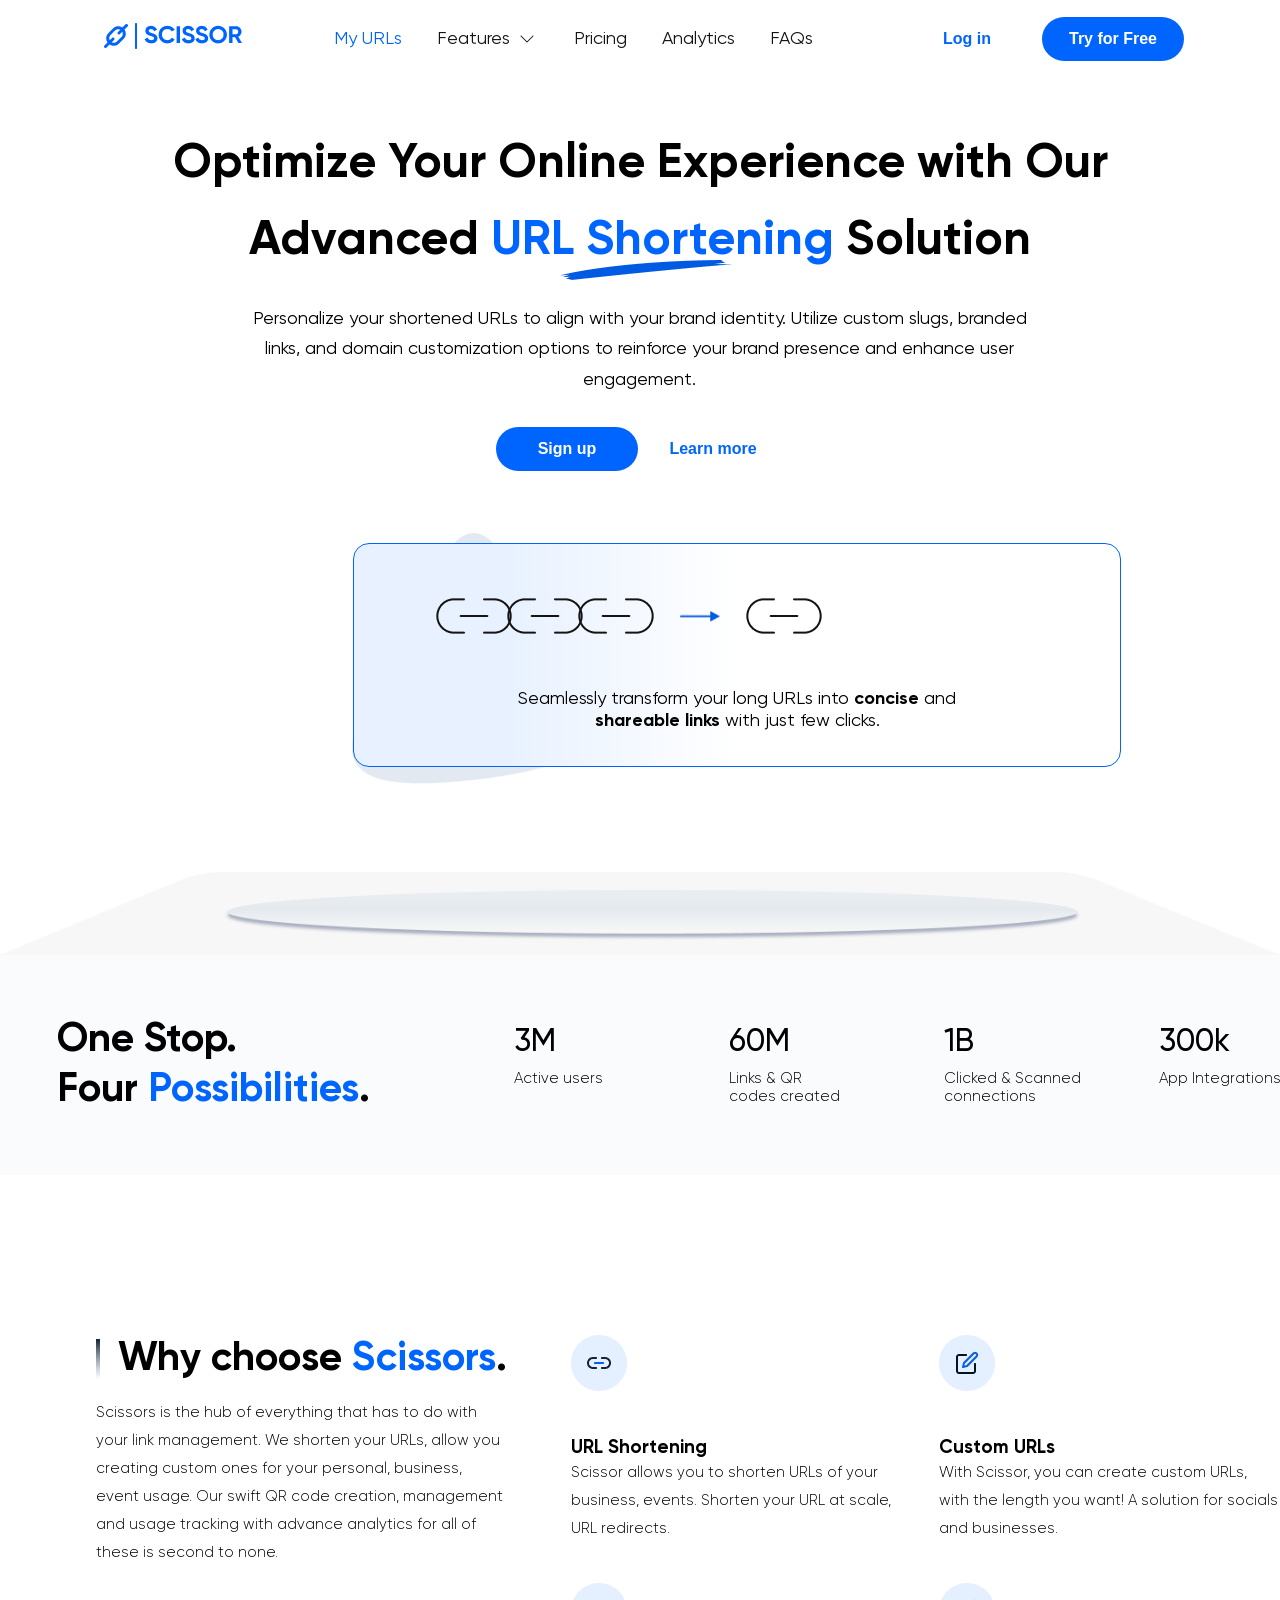
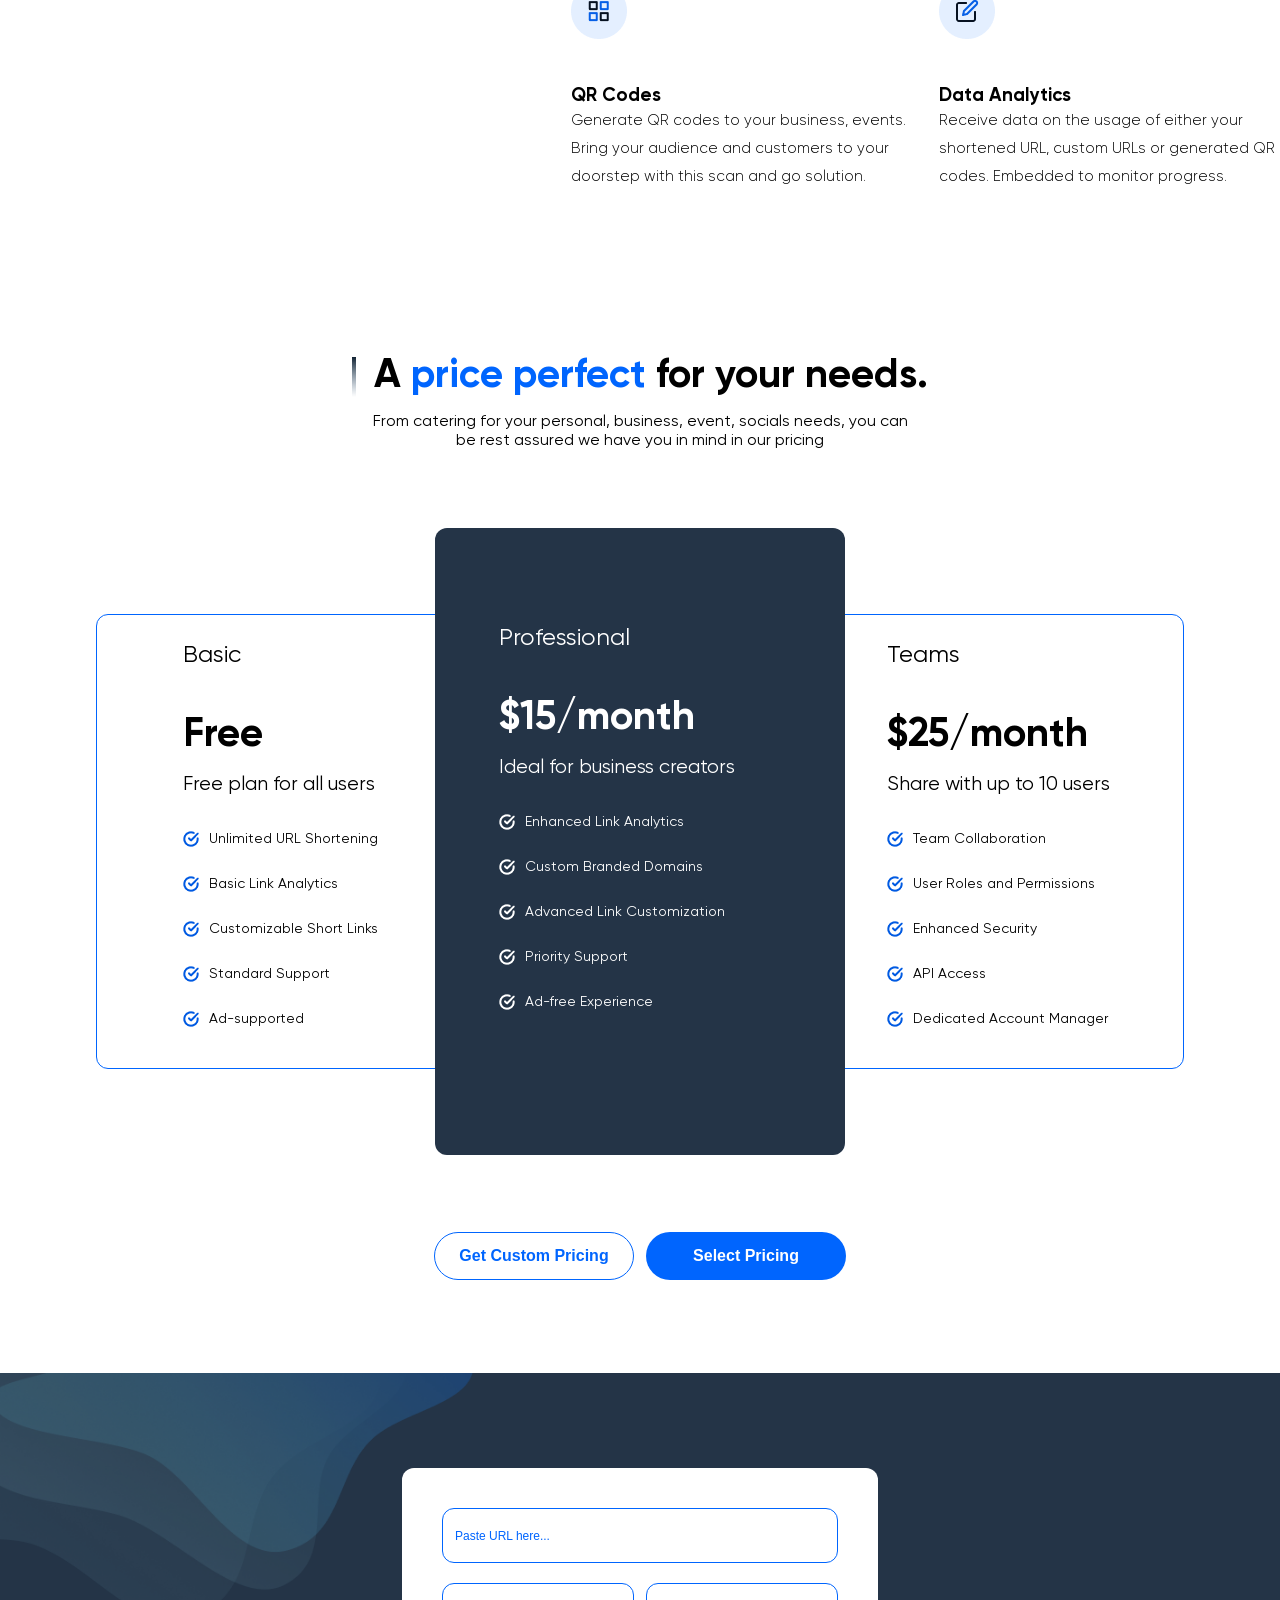
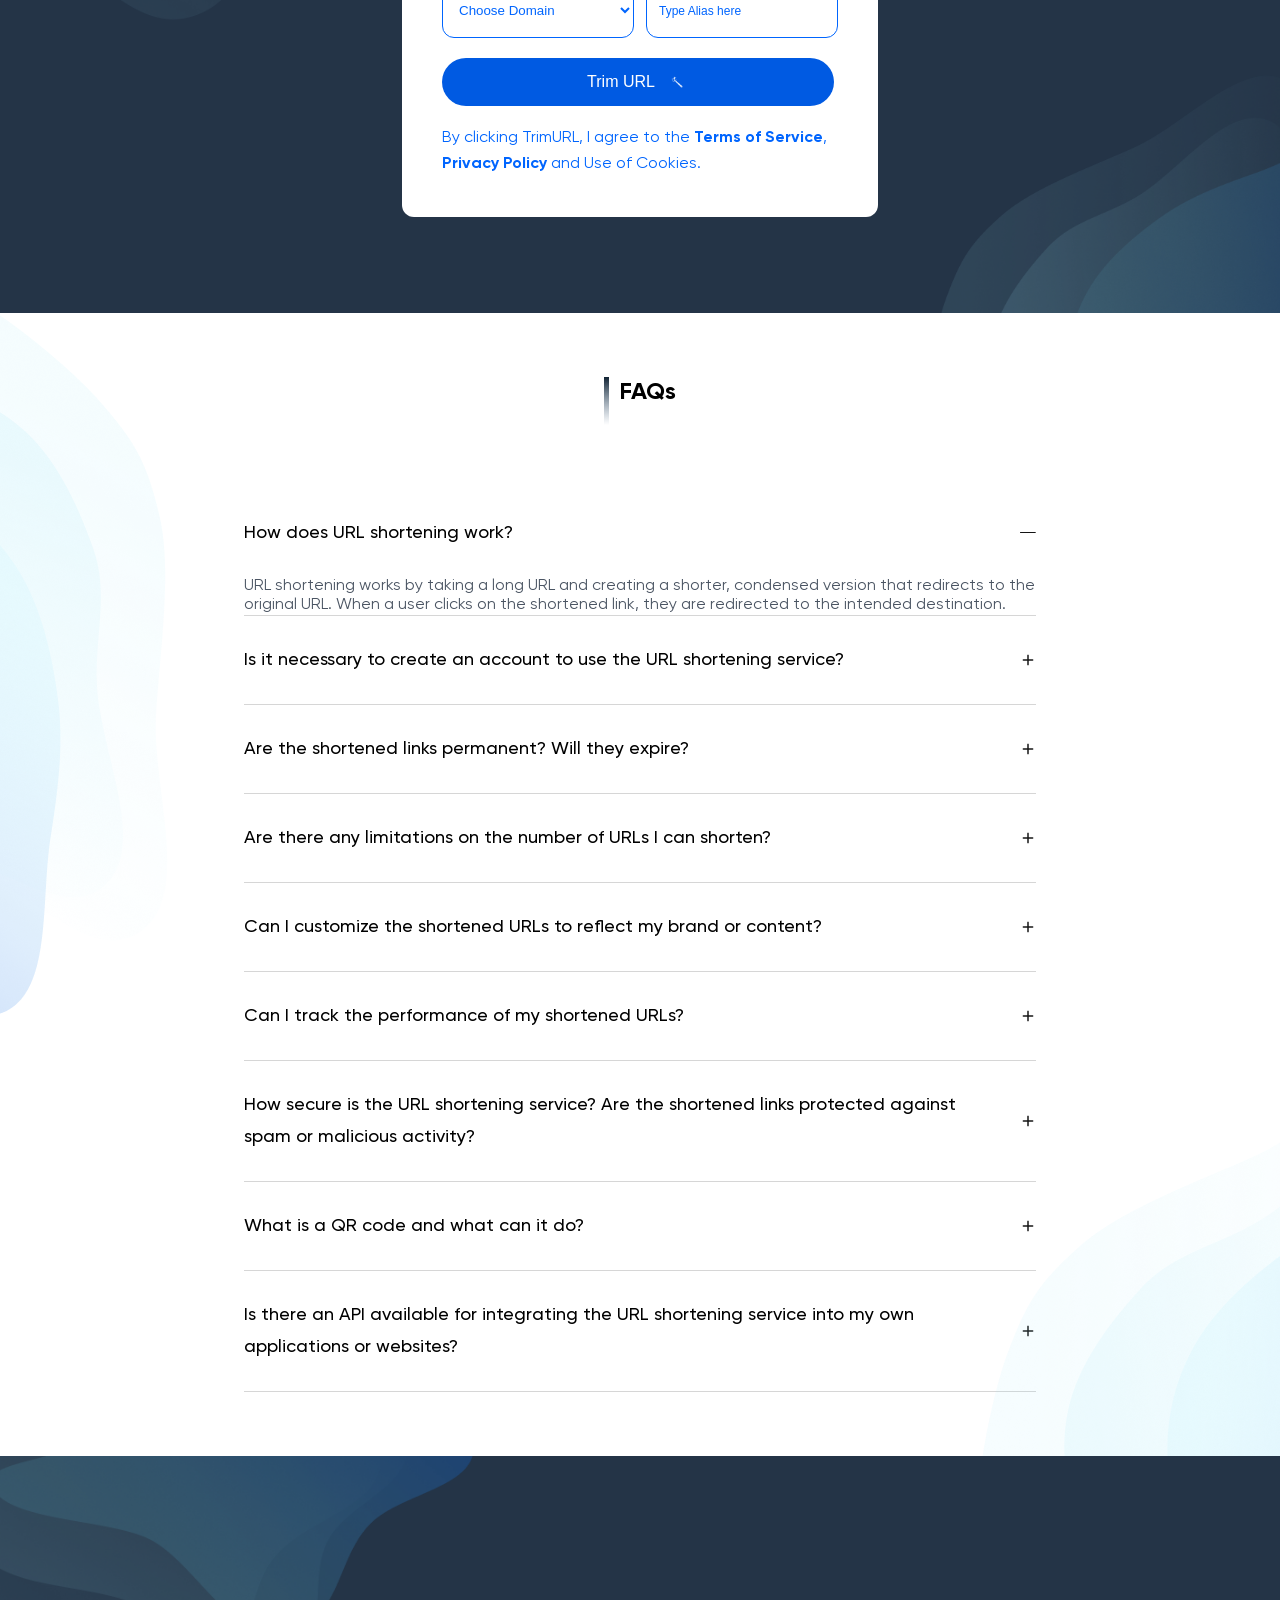
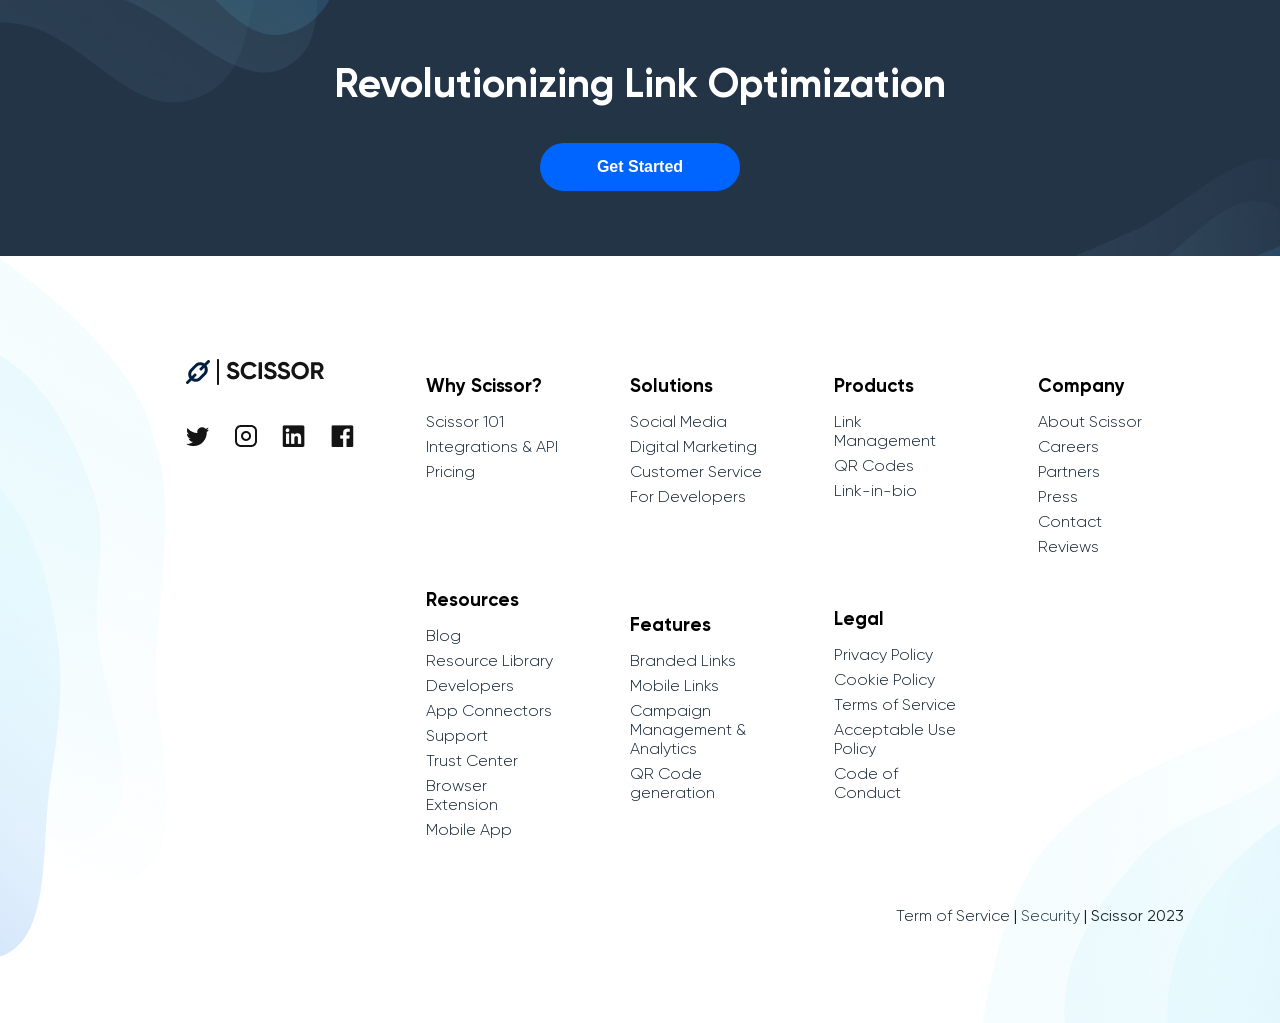
==== commit 94a0af01: "added footer section" ====
--- a/index.html
+++ b/index.html
@@ -367,119 +367,122 @@
                      <button class="colored">Get Started</button>
                 </div>
                 </section>
-
-                    <footer class="footer-section">
-                             <div class="faq-bg-img">
-            <img src="./Assets/section 7-3.png" alt="">
-            <img src="./Assets/section 7-4.png" alt="">
-        </div>  
-        <div class="footer-content">
-            <div class="footer-img-container">
-            <img src="./Assets/socials.png">
-         </div>
- <div class="footer-col">
-                <h3>Why Scissor ?</h3>
-                <ul>
-                    <li><a href="#">Scissor 101</a></li>
-                    <li><a href="#">Integrations &amp; API</a></li>
-                    <li><a href="#">Pricing</a></li>
-                </ul>
-            </div>
-
-
-             <div class="footer-col">
-                <h3>Solutions</h3>
-                <ul>
-                    <li><a href="#">Social Media</a></li>
-                    <li><a href="#">Digital Marketing</a></li>
-                    <li><a href="#">Customer Service</a></li>
-                    <li><a href="#">For Developers</a></li>
-                </ul>
-            </div>
-
-
+              </main>
+
+<footer class="footer-section">
+    <div class="faq-bg-img">
+        <img src="./Assets/section 7-3.png" alt="">
+        <img src="./Assets/section 7-4.png" alt="">
+    </div>
+        <div class="wrapper">
+    <div class="footer-content wrapper">
+
+        <div class="footer-img-container">
+            <img src="./Assets/socials.png" alt="Scissor social media links">
+        </div>
+
+        <div class="footer-cols">
+
+           
             <div class="footer-col">
-                <h3>Products</h3>
-                <ul>
-                    <li><a href="#">Link Management</a></li>
-                    <li><a href="#">QR Codes</a></li>
-                    <li><a href="#">Link-in-bio</a></li>
-                </ul>
-            </div>
-
-
-             <div class="footer-col">
-                <h3>Company</h3>
-                <ul>
-                    <li><a href="#">About Scissor</a></li>
-                    <li><a href="#">Careers</a></li>
-                    <li><a href="#">Partners</a></li>
-                    <li><a href="#">Press</a></li>
-                    <li><a href="#">Contact</a></li>
-                    <li><a href="#">Reviews</a></li>
-                </ul>
-            </div>
-
+                <div class="footer-group">
+                    <h3>Why Scissor?</h3>
+                    <ul>
+                        <li><a href="#">Scissor 101</a></li>
+                        <li><a href="#">Integrations &amp; API</a></li>
+                        <li><a href="#">Pricing</a></li>
+                    </ul>
+                </div>
+
+                <div class="footer-group">
+                    <h3>Resources</h3>
+                    <ul>
+                        <li><a href="#">Blog</a></li>
+                        <li><a href="#">Resource Library</a></li>
+                        <li><a href="#">Developers</a></li>
+                        <li><a href="#">App Connectors</a></li>
+                        <li><a href="#">Support</a></li>
+                        <li><a href="#">Trust Center</a></li>
+                        <li><a href="#">Browser Extension</a></li>
+                        <li><a href="#">Mobile App</a></li>
+                    </ul>
+                </div>
+            </div>
+
+          
             <div class="footer-col">
-                <h3>Resources</h3>
-                <ul>
-                    <li><a href="#">Blog</a></li>
-                    <li><a href="#">Resource Library</a></li>
-                    <li><a href="#">Developers</a></li>
-                    <li><a href="#">App Connectors</a></li>
-                    <li><a href="#">Support</a></li>
-                    <li><a href="#">Trust Center</a></li>
-                    <li><a href="#">Browser Extension</a></li>
-                    <li><a href="#">Mobile App</a></li>
-                </ul>
-            </div>
-
+                <div class="footer-group">
+                    <h3>Solutions</h3>
+                    <ul>
+                        <li><a href="#">Social Media</a></li>
+                        <li><a href="#">Digital Marketing</a></li>
+                        <li><a href="#">Customer Service</a></li>
+                        <li><a href="#">For Developers</a></li>
+                    </ul>
+                </div>
+
+                <div class="footer-group">
+                    <h3>Features</h3>
+                    <ul>
+                        <li><a href="#">Branded Links</a></li>
+                        <li><a href="#">Mobile Links</a></li>
+                        <li><a href="#">Campaign Management &amp; Analytics</a></li>
+                        <li><a href="#">QR Code generation</a></li>
+                    </ul>
+                </div>
+            </div>
+
+           
             <div class="footer-col">
-                <h3>Features</h3>
-                <ul>
-                    <li><a href="#">Branded Links</a></li>
-                    <li><a href="#">Mobile Links</a></li>
-                    <li><a href="#">Campaign Management &amp; Analytics</a></li>
-                    <li><a href="#">QR Code generation</a></li>
-                </ul>
-            </div>
-
+                <div class="footer-group">
+                    <h3>Products</h3>
+                    <ul>
+                        <li><a href="#">Link Management</a></li>
+                        <li><a href="#">QR Codes</a></li>
+                        <li><a href="#">Link-in-bio</a></li>
+                    </ul>
+                </div>
+
+                <div class="footer-group">
+                    <h3>Legal</h3>
+                    <ul>
+                        <li><a href="#">Privacy Policy</a></li>
+                        <li><a href="#">Cookie Policy</a></li>
+                        <li><a href="#">Terms of Service</a></li>
+                        <li><a href="#">Acceptable Use Policy</a></li>
+                        <li><a href="#">Code of Conduct</a></li>
+                    </ul>
+                </div>
+            </div>
+
+           
             <div class="footer-col">
-                <h3>Legal</h3>
-                <ul>
-                    <li><a href="#">Privacy Policy</a></li>
-                    <li><a href="#">Cookie Policy</a></li>
-                    <li><a href="#">Terms of Service</a></li>
-                    <li><a href="#">Acceptable Use Policy</a></li>
-                    <li><a href="#">Code of Conduct</a></li>
-                </ul>
-            </div>
-
-<p class="footer-bottom">
-            <a href="#">Term of Service</a> | <a href="#">Security</a> | Scissor 2023
+                <div class="footer-group">
+                    <h3>Company</h3>
+                    <ul>
+                        <li><a href="#">About Scissor</a></li>
+                        <li><a href="#">Careers</a></li>
+                        <li><a href="#">Partners</a></li>
+                        <li><a href="#">Press</a></li>
+                        <li><a href="#">Contact</a></li>
+                        <li><a href="#">Reviews</a></li>
+                    </ul>
+                </div>
+            </div>
+
+        </div>
+
+       
+
+    </div>
+     <p class="footer-bottom">
+            <a href="#">Term of Service</a> |
+            <a href="#">Security</a> |
+            Scissor 2023
         </p>
-        </div>
-        
-
-           
-
-
-
-    </footer>
+    </div>
+</footer>
                     
-               
-            </main>
-
-
-
-
-
-
-
-
-
-
-
 
 
 
--- a/style.css
+++ b/style.css
@@ -1,4 +1,43 @@
-@import url('https://fonts.googleapis.com/css2?family=Poppins:wght@200;300;400;500;600;700;800&display=swap');
+@font-face {
+    font-family: "Gilroy";
+    src: url("./fonts/light-300-11044a79de.ttf") format("truetype");
+    font-weight: 300;
+    font-style: normal;
+    font-display: swap;
+}
+
+@font-face {
+    font-family: "Gilroy";
+    src: url("./fonts/regular-400-4312cfe314.ttf") format("truetype");
+    font-weight: 400;
+    font-style: normal;
+    font-display: swap;
+}
+
+@font-face {
+    font-family: "Gilroy";
+    src: url("./fonts/medium-500-216a2049de.ttf") format("truetype");
+    font-weight: 500;
+    font-style: normal;
+    font-display: swap;
+}
+
+@font-face {
+    font-family: "Gilroy";
+    src: url("./fonts/semibold-600-070077f0e1.ttf") format("truetype");
+    font-weight: 600;
+    font-style: normal;
+    font-display: swap;
+}
+
+@font-face {
+    font-family: "Gilroy";
+    src: url("./fonts/bold-700-1b401dcad6.ttf") format("truetype");
+    font-weight: 700;
+    font-style: normal;
+    font-display: swap;
+}
+
 :root{
         /* brand colors */
 --color-primary:#0065FE;
@@ -13,7 +52,7 @@
             --font-size-2xl: 2.5rem;    
             --font-size-3xl: 3rem;
                     
-        --font-weight-extralight:200;
+        
          --font-weight-light:300;
          --font-weight-regular:400;
          --font-weight-medium:500;
@@ -32,7 +71,7 @@
 
 
 body{
-   font-family: "Poppins", sans-serif;
+   font-family: "Gilroy", sans-serif;
 }
 
 
@@ -92,7 +131,7 @@
     border-radius: 100px;
     padding: 12px 24px;
     border: none;
-    font-weight: var(--font-weight-medium);
+    font-weight: var(--font-weight-semibold);
     cursor: pointer;
     transition: background-color 0.3s ease, color 0.3s ease;
 }
@@ -514,6 +553,7 @@
     display: flex;
     align-items: center;
     gap: 10px;
+    padding-block: 10px;
 }
 
 
@@ -775,9 +815,64 @@
 
 
 .footer-section{
-    
     position: relative;
     overflow: hidden;
     padding-block: 80px;
 }
 
+.footer-content{
+    display: flex;
+    justify-content: space-between;
+    align-items: flex-start;
+    gap: 40px;
+}
+
+.footer-cols{
+    display: flex;
+    gap: 24px;
+}
+
+.footer-col{
+    display: flex;
+    flex-direction: column;
+    gap: 56px;
+    flex: 0 0 180px;
+}
+
+.footer-group{
+    display: flex;
+    flex-direction: column;
+    gap: 8px;
+    padding: 24px;
+    font-size: 16px;
+}
+
+.footer-bottom{
+    margin: 40px 0 0;
+    text-align: end;
+}
+
+.footer-bottom a{
+text-decoration: none;
+    color: #112232;
+    font-weight: var(--font-weight-light);
+}
+
+.footer-group h3{
+    padding-block-end: 5px;
+}
+.footer-group li{
+    list-style: none;
+    padding-block:3px ;
+}
+
+.footer-group li a{
+    text-decoration: none;
+    color: #112232;
+    font-weight: var(--font-weight-light);
+}
+
+
+
+
+
